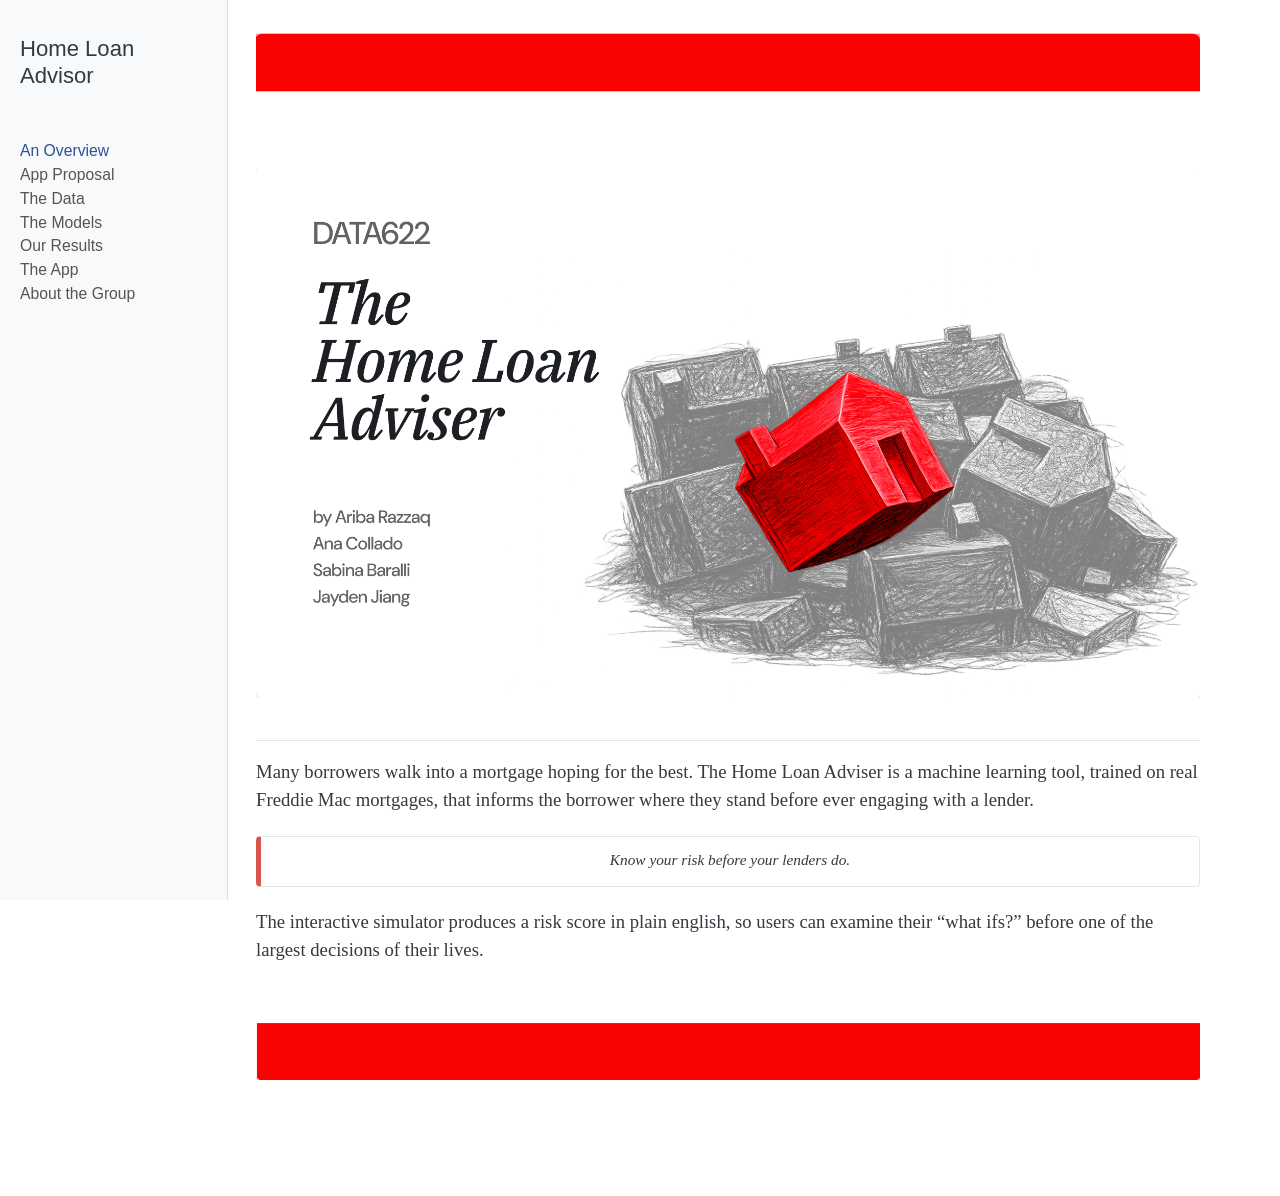
==== docs/index.html @ ad35109b "Banner Mods and Data Page edit" ====
<!DOCTYPE html>
<html xmlns="http://www.w3.org/1999/xhtml" lang="en" xml:lang="en"><head>

<meta charset="utf-8">
<meta name="generator" content="quarto-1.5.57">

<meta name="viewport" content="width=device-width, initial-scale=1.0, user-scalable=yes">


<title>Home Loan Advisor</title>
<style>
code{white-space: pre-wrap;}
span.smallcaps{font-variant: small-caps;}
div.columns{display: flex; gap: min(4vw, 1.5em);}
div.column{flex: auto; overflow-x: auto;}
div.hanging-indent{margin-left: 1.5em; text-indent: -1.5em;}
ul.task-list{list-style: none;}
ul.task-list li input[type="checkbox"] {
  width: 0.8em;
  margin: 0 0.8em 0.2em -1em; /* quarto-specific, see https://github.com/quarto-dev/quarto-cli/issues/4556 */ 
  vertical-align: middle;
}
</style>


<script src="site_libs/quarto-nav/quarto-nav.js"></script>
<script src="site_libs/quarto-nav/headroom.min.js"></script>
<script src="site_libs/clipboard/clipboard.min.js"></script>
<script src="site_libs/quarto-search/autocomplete.umd.js"></script>
<script src="site_libs/quarto-search/fuse.min.js"></script>
<script src="site_libs/quarto-search/quarto-search.js"></script>
<meta name="quarto:offset" content="./">
<script src="site_libs/quarto-html/quarto.js"></script>
<script src="site_libs/quarto-html/popper.min.js"></script>
<script src="site_libs/quarto-html/tippy.umd.min.js"></script>
<script src="site_libs/quarto-html/anchor.min.js"></script>
<link href="site_libs/quarto-html/tippy.css" rel="stylesheet">
<link href="site_libs/quarto-html/quarto-syntax-highlighting.css" rel="stylesheet" id="quarto-text-highlighting-styles">
<script src="site_libs/bootstrap/bootstrap.min.js"></script>
<link href="site_libs/bootstrap/bootstrap-icons.css" rel="stylesheet">
<link href="site_libs/bootstrap/bootstrap.min.css" rel="stylesheet" id="quarto-bootstrap" data-mode="light">
<script id="quarto-search-options" type="application/json">{
  "location": "sidebar",
  "copy-button": false,
  "collapse-after": 3,
  "panel-placement": "start",
  "type": "textbox",
  "limit": 50,
  "keyboard-shortcut": [
    "f",
    "/",
    "s"
  ],
  "show-item-context": false,
  "language": {
    "search-no-results-text": "No results",
    "search-matching-documents-text": "matching documents",
    "search-copy-link-title": "Copy link to search",
    "search-hide-matches-text": "Hide additional matches",
    "search-more-match-text": "more match in this document",
    "search-more-matches-text": "more matches in this document",
    "search-clear-button-title": "Clear",
    "search-text-placeholder": "",
    "search-detached-cancel-button-title": "Cancel",
    "search-submit-button-title": "Submit",
    "search-label": "Search"
  }
}</script>


</head>

<body class="nav-sidebar docked fullcontent">

<div id="quarto-search-results"></div>
  <header id="quarto-header" class="headroom fixed-top">
  <nav class="quarto-secondary-nav">
    <div class="container-fluid d-flex">
      <button type="button" class="quarto-btn-toggle btn" data-bs-toggle="collapse" role="button" data-bs-target=".quarto-sidebar-collapse-item" aria-controls="quarto-sidebar" aria-expanded="false" aria-label="Toggle sidebar navigation" onclick="if (window.quartoToggleHeadroom) { window.quartoToggleHeadroom(); }">
        <i class="bi bi-layout-text-sidebar-reverse"></i>
      </button>
        <nav class="quarto-page-breadcrumbs" aria-label="breadcrumb"><ol class="breadcrumb"><li class="breadcrumb-item"><a href="./index.html">An Overview</a></li></ol></nav>
        <a class="flex-grow-1" role="navigation" data-bs-toggle="collapse" data-bs-target=".quarto-sidebar-collapse-item" aria-controls="quarto-sidebar" aria-expanded="false" aria-label="Toggle sidebar navigation" onclick="if (window.quartoToggleHeadroom) { window.quartoToggleHeadroom(); }">      
        </a>
      <button type="button" class="btn quarto-search-button" aria-label="Search" onclick="window.quartoOpenSearch();">
        <i class="bi bi-search"></i>
      </button>
    </div>
  </nav>
</header>
<!-- content -->
<div id="quarto-content" class="quarto-container page-columns page-rows-contents page-layout-article">
<!-- sidebar -->
  <nav id="quarto-sidebar" class="sidebar collapse collapse-horizontal quarto-sidebar-collapse-item sidebar-navigation docked overflow-auto">
    <div class="pt-lg-2 mt-2 text-left sidebar-header">
    <div class="sidebar-title mb-0 py-0">
      <a href="./">Home Loan Advisor</a> 
    </div>
      </div>
        <div class="mt-2 flex-shrink-0 align-items-center">
        <div class="sidebar-search">
        <div id="quarto-search" class="" title="Search"></div>
        </div>
        </div>
    <div class="sidebar-menu-container"> 
    <ul class="list-unstyled mt-1">
        <li class="sidebar-item">
  <div class="sidebar-item-container"> 
  <a href="./index.html" class="sidebar-item-text sidebar-link active">
 <span class="menu-text">An Overview</span></a>
  </div>
</li>
        <li class="sidebar-item">
  <div class="sidebar-item-container"> 
  <a href="./proposal.html" class="sidebar-item-text sidebar-link">
 <span class="menu-text">App Proposal</span></a>
  </div>
</li>
        <li class="sidebar-item">
  <div class="sidebar-item-container"> 
  <a href="./data.html" class="sidebar-item-text sidebar-link">
 <span class="menu-text">The Data</span></a>
  </div>
</li>
        <li class="sidebar-item">
  <div class="sidebar-item-container"> 
  <a href="./models.html" class="sidebar-item-text sidebar-link">
 <span class="menu-text">The Models</span></a>
  </div>
</li>
        <li class="sidebar-item">
  <div class="sidebar-item-container"> 
  <a href="./results.html" class="sidebar-item-text sidebar-link">
 <span class="menu-text">Our Results</span></a>
  </div>
</li>
        <li class="sidebar-item">
  <div class="sidebar-item-container"> 
  <a href="./app.html" class="sidebar-item-text sidebar-link">
 <span class="menu-text">The App</span></a>
  </div>
</li>
        <li class="sidebar-item">
  <div class="sidebar-item-container"> 
  <a href="./about.html" class="sidebar-item-text sidebar-link">
 <span class="menu-text">About the Group</span></a>
  </div>
</li>
    </ul>
    </div>
</nav>
<div id="quarto-sidebar-glass" class="quarto-sidebar-collapse-item" data-bs-toggle="collapse" data-bs-target=".quarto-sidebar-collapse-item"></div>
<!-- margin-sidebar -->
    
<!-- main -->
<main class="content" id="quarto-document-content">




<div class="quarto-figure quarto-figure-center">
<figure class="figure">
<p><img src="images/top-border.png" class="img-fluid quarto-figure quarto-figure-center figure-img"></p>
</figure>
</div>
<section id="section" class="level2">
<h2 class="anchored" data-anchor-id="section"><img src="images/DATA622-HomeLoanAdvisor-Cover-01.png" class="img-fluid"></h2>
<p>Many borrowers walk into a mortgage hoping for the best. The Home Loan Adviser is a machine learning tool, trained on real Freddie Mac mortgages, that informs the borrower where they stand before ever engaging with a lender.</p>
<div class="callout callout-style-simple callout-important no-icon" style="text-align: center;">
<div class="callout-body d-flex">
<div class="callout-icon-container">
<i class="callout-icon no-icon"></i>
</div>
<div class="callout-body-container">
<p><em>Know your risk before your lenders do.</em></p>
</div>
</div>
</div>
<p>The interactive simulator produces a risk score in plain english, so users can examine their “what ifs?” before one of the largest decisions of their lives.</p>
<div class="quarto-figure quarto-figure-center">
<figure class="figure">
<p><img src="images/bottom-border.png" class="img-fluid quarto-figure quarto-figure-center figure-img"></p>
</figure>
</div>


</section>

</main> <!-- /main -->
<script id="quarto-html-after-body" type="application/javascript">
window.document.addEventListener("DOMContentLoaded", function (event) {
  const toggleBodyColorMode = (bsSheetEl) => {
    const mode = bsSheetEl.getAttribute("data-mode");
    const bodyEl = window.document.querySelector("body");
    if (mode === "dark") {
      bodyEl.classList.add("quarto-dark");
      bodyEl.classList.remove("quarto-light");
    } else {
      bodyEl.classList.add("quarto-light");
      bodyEl.classList.remove("quarto-dark");
    }
  }
  const toggleBodyColorPrimary = () => {
    const bsSheetEl = window.document.querySelector("link#quarto-bootstrap");
    if (bsSheetEl) {
      toggleBodyColorMode(bsSheetEl);
    }
  }
  toggleBodyColorPrimary();  
  const icon = "";
  const anchorJS = new window.AnchorJS();
  anchorJS.options = {
    placement: 'right',
    icon: icon
  };
  anchorJS.add('.anchored');
  const isCodeAnnotation = (el) => {
    for (const clz of el.classList) {
      if (clz.startsWith('code-annotation-')) {                     
        return true;
      }
    }
    return false;
  }
  const onCopySuccess = function(e) {
    // button target
    const button = e.trigger;
    // don't keep focus
    button.blur();
    // flash "checked"
    button.classList.add('code-copy-button-checked');
    var currentTitle = button.getAttribute("title");
    button.setAttribute("title", "Copied!");
    let tooltip;
    if (window.bootstrap) {
      button.setAttribute("data-bs-toggle", "tooltip");
      button.setAttribute("data-bs-placement", "left");
      button.setAttribute("data-bs-title", "Copied!");
      tooltip = new bootstrap.Tooltip(button, 
        { trigger: "manual", 
          customClass: "code-copy-button-tooltip",
          offset: [0, -8]});
      tooltip.show();    
    }
    setTimeout(function() {
      if (tooltip) {
        tooltip.hide();
        button.removeAttribute("data-bs-title");
        button.removeAttribute("data-bs-toggle");
        button.removeAttribute("data-bs-placement");
      }
      button.setAttribute("title", currentTitle);
      button.classList.remove('code-copy-button-checked');
    }, 1000);
    // clear code selection
    e.clearSelection();
  }
  const getTextToCopy = function(trigger) {
      const codeEl = trigger.previousElementSibling.cloneNode(true);
      for (const childEl of codeEl.children) {
        if (isCodeAnnotation(childEl)) {
          childEl.remove();
        }
      }
      return codeEl.innerText;
  }
  const clipboard = new window.ClipboardJS('.code-copy-button:not([data-in-quarto-modal])', {
    text: getTextToCopy
  });
  clipboard.on('success', onCopySuccess);
  if (window.document.getElementById('quarto-embedded-source-code-modal')) {
    // For code content inside modals, clipBoardJS needs to be initialized with a container option
    // TODO: Check when it could be a function (https://github.com/zenorocha/clipboard.js/issues/860)
    const clipboardModal = new window.ClipboardJS('.code-copy-button[data-in-quarto-modal]', {
      text: getTextToCopy,
      container: window.document.getElementById('quarto-embedded-source-code-modal')
    });
    clipboardModal.on('success', onCopySuccess);
  }
    var localhostRegex = new RegExp(/^(?:http|https):\/\/localhost\:?[0-9]*\//);
    var mailtoRegex = new RegExp(/^mailto:/);
      var filterRegex = new RegExp('/' + window.location.host + '/');
    var isInternal = (href) => {
        return filterRegex.test(href) || localhostRegex.test(href) || mailtoRegex.test(href);
    }
    // Inspect non-navigation links and adorn them if external
 	var links = window.document.querySelectorAll('a[href]:not(.nav-link):not(.navbar-brand):not(.toc-action):not(.sidebar-link):not(.sidebar-item-toggle):not(.pagination-link):not(.no-external):not([aria-hidden]):not(.dropdown-item):not(.quarto-navigation-tool):not(.about-link)');
    for (var i=0; i<links.length; i++) {
      const link = links[i];
      if (!isInternal(link.href)) {
        // undo the damage that might have been done by quarto-nav.js in the case of
        // links that we want to consider external
        if (link.dataset.originalHref !== undefined) {
          link.href = link.dataset.originalHref;
        }
      }
    }
  function tippyHover(el, contentFn, onTriggerFn, onUntriggerFn) {
    const config = {
      allowHTML: true,
      maxWidth: 500,
      delay: 100,
      arrow: false,
      appendTo: function(el) {
          return el.parentElement;
      },
      interactive: true,
      interactiveBorder: 10,
      theme: 'quarto',
      placement: 'bottom-start',
    };
    if (contentFn) {
      config.content = contentFn;
    }
    if (onTriggerFn) {
      config.onTrigger = onTriggerFn;
    }
    if (onUntriggerFn) {
      config.onUntrigger = onUntriggerFn;
    }
    window.tippy(el, config); 
  }
  const noterefs = window.document.querySelectorAll('a[role="doc-noteref"]');
  for (var i=0; i<noterefs.length; i++) {
    const ref = noterefs[i];
    tippyHover(ref, function() {
      // use id or data attribute instead here
      let href = ref.getAttribute('data-footnote-href') || ref.getAttribute('href');
      try { href = new URL(href).hash; } catch {}
      const id = href.replace(/^#\/?/, "");
      const note = window.document.getElementById(id);
      if (note) {
        return note.innerHTML;
      } else {
        return "";
      }
    });
  }
  const xrefs = window.document.querySelectorAll('a.quarto-xref');
  const processXRef = (id, note) => {
    // Strip column container classes
    const stripColumnClz = (el) => {
      el.classList.remove("page-full", "page-columns");
      if (el.children) {
        for (const child of el.children) {
          stripColumnClz(child);
        }
      }
    }
    stripColumnClz(note)
    if (id === null || id.startsWith('sec-')) {
      // Special case sections, only their first couple elements
      const container = document.createElement("div");
      if (note.children && note.children.length > 2) {
        container.appendChild(note.children[0].cloneNode(true));
        for (let i = 1; i < note.children.length; i++) {
          const child = note.children[i];
          if (child.tagName === "P" && child.innerText === "") {
            continue;
          } else {
            container.appendChild(child.cloneNode(true));
            break;
          }
        }
        if (window.Quarto?.typesetMath) {
          window.Quarto.typesetMath(container);
        }
        return container.innerHTML
      } else {
        if (window.Quarto?.typesetMath) {
          window.Quarto.typesetMath(note);
        }
        return note.innerHTML;
      }
    } else {
      // Remove any anchor links if they are present
      const anchorLink = note.querySelector('a.anchorjs-link');
      if (anchorLink) {
        anchorLink.remove();
      }
      if (window.Quarto?.typesetMath) {
        window.Quarto.typesetMath(note);
      }
      // TODO in 1.5, we should make sure this works without a callout special case
      if (note.classList.contains("callout")) {
        return note.outerHTML;
      } else {
        return note.innerHTML;
      }
    }
  }
  for (var i=0; i<xrefs.length; i++) {
    const xref = xrefs[i];
    tippyHover(xref, undefined, function(instance) {
      instance.disable();
      let url = xref.getAttribute('href');
      let hash = undefined; 
      if (url.startsWith('#')) {
        hash = url;
      } else {
        try { hash = new URL(url).hash; } catch {}
      }
      if (hash) {
        const id = hash.replace(/^#\/?/, "");
        const note = window.document.getElementById(id);
        if (note !== null) {
          try {
            const html = processXRef(id, note.cloneNode(true));
            instance.setContent(html);
          } finally {
            instance.enable();
            instance.show();
          }
        } else {
          // See if we can fetch this
          fetch(url.split('#')[0])
          .then(res => res.text())
          .then(html => {
            const parser = new DOMParser();
            const htmlDoc = parser.parseFromString(html, "text/html");
            const note = htmlDoc.getElementById(id);
            if (note !== null) {
              const html = processXRef(id, note);
              instance.setContent(html);
            } 
          }).finally(() => {
            instance.enable();
            instance.show();
          });
        }
      } else {
        // See if we can fetch a full url (with no hash to target)
        // This is a special case and we should probably do some content thinning / targeting
        fetch(url)
        .then(res => res.text())
        .then(html => {
          const parser = new DOMParser();
          const htmlDoc = parser.parseFromString(html, "text/html");
          const note = htmlDoc.querySelector('main.content');
          if (note !== null) {
            // This should only happen for chapter cross references
            // (since there is no id in the URL)
            // remove the first header
            if (note.children.length > 0 && note.children[0].tagName === "HEADER") {
              note.children[0].remove();
            }
            const html = processXRef(null, note);
            instance.setContent(html);
          } 
        }).finally(() => {
          instance.enable();
          instance.show();
        });
      }
    }, function(instance) {
    });
  }
      let selectedAnnoteEl;
      const selectorForAnnotation = ( cell, annotation) => {
        let cellAttr = 'data-code-cell="' + cell + '"';
        let lineAttr = 'data-code-annotation="' +  annotation + '"';
        const selector = 'span[' + cellAttr + '][' + lineAttr + ']';
        return selector;
      }
      const selectCodeLines = (annoteEl) => {
        const doc = window.document;
        const targetCell = annoteEl.getAttribute("data-target-cell");
        const targetAnnotation = annoteEl.getAttribute("data-target-annotation");
        const annoteSpan = window.document.querySelector(selectorForAnnotation(targetCell, targetAnnotation));
        const lines = annoteSpan.getAttribute("data-code-lines").split(",");
        const lineIds = lines.map((line) => {
          return targetCell + "-" + line;
        })
        let top = null;
        let height = null;
        let parent = null;
        if (lineIds.length > 0) {
            //compute the position of the single el (top and bottom and make a div)
            const el = window.document.getElementById(lineIds[0]);
            top = el.offsetTop;
            height = el.offsetHeight;
            parent = el.parentElement.parentElement;
          if (lineIds.length > 1) {
            const lastEl = window.document.getElementById(lineIds[lineIds.length - 1]);
            const bottom = lastEl.offsetTop + lastEl.offsetHeight;
            height = bottom - top;
          }
          if (top !== null && height !== null && parent !== null) {
            // cook up a div (if necessary) and position it 
            let div = window.document.getElementById("code-annotation-line-highlight");
            if (div === null) {
              div = window.document.createElement("div");
              div.setAttribute("id", "code-annotation-line-highlight");
              div.style.position = 'absolute';
              parent.appendChild(div);
            }
            div.style.top = top - 2 + "px";
            div.style.height = height + 4 + "px";
            div.style.left = 0;
            let gutterDiv = window.document.getElementById("code-annotation-line-highlight-gutter");
            if (gutterDiv === null) {
              gutterDiv = window.document.createElement("div");
              gutterDiv.setAttribute("id", "code-annotation-line-highlight-gutter");
              gutterDiv.style.position = 'absolute';
              const codeCell = window.document.getElementById(targetCell);
              const gutter = codeCell.querySelector('.code-annotation-gutter');
              gutter.appendChild(gutterDiv);
            }
            gutterDiv.style.top = top - 2 + "px";
            gutterDiv.style.height = height + 4 + "px";
          }
          selectedAnnoteEl = annoteEl;
        }
      };
      const unselectCodeLines = () => {
        const elementsIds = ["code-annotation-line-highlight", "code-annotation-line-highlight-gutter"];
        elementsIds.forEach((elId) => {
          const div = window.document.getElementById(elId);
          if (div) {
            div.remove();
          }
        });
        selectedAnnoteEl = undefined;
      };
        // Handle positioning of the toggle
    window.addEventListener(
      "resize",
      throttle(() => {
        elRect = undefined;
        if (selectedAnnoteEl) {
          selectCodeLines(selectedAnnoteEl);
        }
      }, 10)
    );
    function throttle(fn, ms) {
    let throttle = false;
    let timer;
      return (...args) => {
        if(!throttle) { // first call gets through
            fn.apply(this, args);
            throttle = true;
        } else { // all the others get throttled
            if(timer) clearTimeout(timer); // cancel #2
            timer = setTimeout(() => {
              fn.apply(this, args);
              timer = throttle = false;
            }, ms);
        }
      };
    }
      // Attach click handler to the DT
      const annoteDls = window.document.querySelectorAll('dt[data-target-cell]');
      for (const annoteDlNode of annoteDls) {
        annoteDlNode.addEventListener('click', (event) => {
          const clickedEl = event.target;
          if (clickedEl !== selectedAnnoteEl) {
            unselectCodeLines();
            const activeEl = window.document.querySelector('dt[data-target-cell].code-annotation-active');
            if (activeEl) {
              activeEl.classList.remove('code-annotation-active');
            }
            selectCodeLines(clickedEl);
            clickedEl.classList.add('code-annotation-active');
          } else {
            // Unselect the line
            unselectCodeLines();
            clickedEl.classList.remove('code-annotation-active');
          }
        });
      }
  const findCites = (el) => {
    const parentEl = el.parentElement;
    if (parentEl) {
      const cites = parentEl.dataset.cites;
      if (cites) {
        return {
          el,
          cites: cites.split(' ')
        };
      } else {
        return findCites(el.parentElement)
      }
    } else {
      return undefined;
    }
  };
  var bibliorefs = window.document.querySelectorAll('a[role="doc-biblioref"]');
  for (var i=0; i<bibliorefs.length; i++) {
    const ref = bibliorefs[i];
    const citeInfo = findCites(ref);
    if (citeInfo) {
      tippyHover(citeInfo.el, function() {
        var popup = window.document.createElement('div');
        citeInfo.cites.forEach(function(cite) {
          var citeDiv = window.document.createElement('div');
          citeDiv.classList.add('hanging-indent');
          citeDiv.classList.add('csl-entry');
          var biblioDiv = window.document.getElementById('ref-' + cite);
          if (biblioDiv) {
            citeDiv.innerHTML = biblioDiv.innerHTML;
          }
          popup.appendChild(citeDiv);
        });
        return popup.innerHTML;
      });
    }
  }
});
</script>
</div> <!-- /content -->




</body></html>
---- docs/site_libs/quarto-html/tippy.css ----
.tippy-box[data-animation=fade][data-state=hidden]{opacity:0}[data-tippy-root]{max-width:calc(100vw - 10px)}.tippy-box{position:relative;background-color:#333;color:#fff;border-radius:4px;font-size:14px;line-height:1.4;white-space:normal;outline:0;transition-property:transform,visibility,opacity}.tippy-box[data-placement^=top]>.tippy-arrow{bottom:0}.tippy-box[data-placement^=top]>.tippy-arrow:before{bottom:-7px;left:0;border-width:8px 8px 0;border-top-color:initial;transform-origin:center top}.tippy-box[data-placement^=bottom]>.tippy-arrow{top:0}.tippy-box[data-placement^=bottom]>.tippy-arrow:before{top:-7px;left:0;border-width:0 8px 8px;border-bottom-color:initial;transform-origin:center bottom}.tippy-box[data-placement^=left]>.tippy-arrow{right:0}.tippy-box[data-placement^=left]>.tippy-arrow:before{border-width:8px 0 8px 8px;border-left-color:initial;right:-7px;transform-origin:center left}.tippy-box[data-placement^=right]>.tippy-arrow{left:0}.tippy-box[data-placement^=right]>.tippy-arrow:before{left:-7px;border-width:8px 8px 8px 0;border-right-color:initial;transform-origin:center right}.tippy-box[data-inertia][data-state=visible]{transition-timing-function:cubic-bezier(.54,1.5,.38,1.11)}.tippy-arrow{width:16px;height:16px;color:#333}.tippy-arrow:before{content:"";position:absolute;border-color:transparent;border-style:solid}.tippy-content{position:relative;padding:5px 9px;z-index:1}
---- docs/site_libs/quarto-html/quarto-syntax-highlighting.css ----
/* quarto syntax highlight colors */
:root {
  --quarto-hl-ot-color: #003B4F;
  --quarto-hl-at-color: #657422;
  --quarto-hl-ss-color: #20794D;
  --quarto-hl-an-color: #5E5E5E;
  --quarto-hl-fu-color: #4758AB;
  --quarto-hl-st-color: #20794D;
  --quarto-hl-cf-color: #003B4F;
  --quarto-hl-op-color: #5E5E5E;
  --quarto-hl-er-color: #AD0000;
  --quarto-hl-bn-color: #AD0000;
  --quarto-hl-al-color: #AD0000;
  --quarto-hl-va-color: #111111;
  --quarto-hl-bu-color: inherit;
  --quarto-hl-ex-color: inherit;
  --quarto-hl-pp-color: #AD0000;
  --quarto-hl-in-color: #5E5E5E;
  --quarto-hl-vs-color: #20794D;
  --quarto-hl-wa-color: #5E5E5E;
  --quarto-hl-do-color: #5E5E5E;
  --quarto-hl-im-color: #00769E;
  --quarto-hl-ch-color: #20794D;
  --quarto-hl-dt-color: #AD0000;
  --quarto-hl-fl-color: #AD0000;
  --quarto-hl-co-color: #5E5E5E;
  --quarto-hl-cv-color: #5E5E5E;
  --quarto-hl-cn-color: #8f5902;
  --quarto-hl-sc-color: #5E5E5E;
  --quarto-hl-dv-color: #AD0000;
  --quarto-hl-kw-color: #003B4F;
}

/* other quarto variables */
:root {
  --quarto-font-monospace: SFMono-Regular, Menlo, Monaco, Consolas, "Liberation Mono", "Courier New", monospace;
}

pre > code.sourceCode > span {
  color: #003B4F;
}

code span {
  color: #003B4F;
}

code.sourceCode > span {
  color: #003B4F;
}

div.sourceCode,
div.sourceCode pre.sourceCode {
  color: #003B4F;
}

code span.ot {
  color: #003B4F;
  font-style: inherit;
}

code span.at {
  color: #657422;
  font-style: inherit;
}

code span.ss {
  color: #20794D;
  font-style: inherit;
}

code span.an {
  color: #5E5E5E;
  font-style: inherit;
}

code span.fu {
  color: #4758AB;
  font-style: inherit;
}

code span.st {
  color: #20794D;
  font-style: inherit;
}

code span.cf {
  color: #003B4F;
  font-weight: bold;
  font-style: inherit;
}

code span.op {
  color: #5E5E5E;
  font-style: inherit;
}

code span.er {
  color: #AD0000;
  font-style: inherit;
}

code span.bn {
  color: #AD0000;
  font-style: inherit;
}

code span.al {
  color: #AD0000;
  font-style: inherit;
}

code span.va {
  color: #111111;
  font-style: inherit;
}

code span.bu {
  font-style: inherit;
}

code span.ex {
  font-style: inherit;
}

code span.pp {
  color: #AD0000;
  font-style: inherit;
}

code span.in {
  color: #5E5E5E;
  font-style: inherit;
}

code span.vs {
  color: #20794D;
  font-style: inherit;
}

code span.wa {
  color: #5E5E5E;
  font-style: italic;
}

code span.do {
  color: #5E5E5E;
  font-style: italic;
}

code span.im {
  color: #00769E;
  font-style: inherit;
}

code span.ch {
  color: #20794D;
  font-style: inherit;
}

code span.dt {
  color: #AD0000;
  font-style: inherit;
}

code span.fl {
  color: #AD0000;
  font-style: inherit;
}

code span.co {
  color: #5E5E5E;
  font-style: inherit;
}

code span.cv {
  color: #5E5E5E;
  font-style: italic;
}

code span.cn {
  color: #8f5902;
  font-style: inherit;
}

code span.sc {
  color: #5E5E5E;
  font-style: inherit;
}

code span.dv {
  color: #AD0000;
  font-style: inherit;
}

code span.kw {
  color: #003B4F;
  font-weight: bold;
  font-style: inherit;
}

.prevent-inlining {
  content: "</";
}

/*# sourceMappingURL=debc5d5d77c3f9108843748ff7464032.css.map */
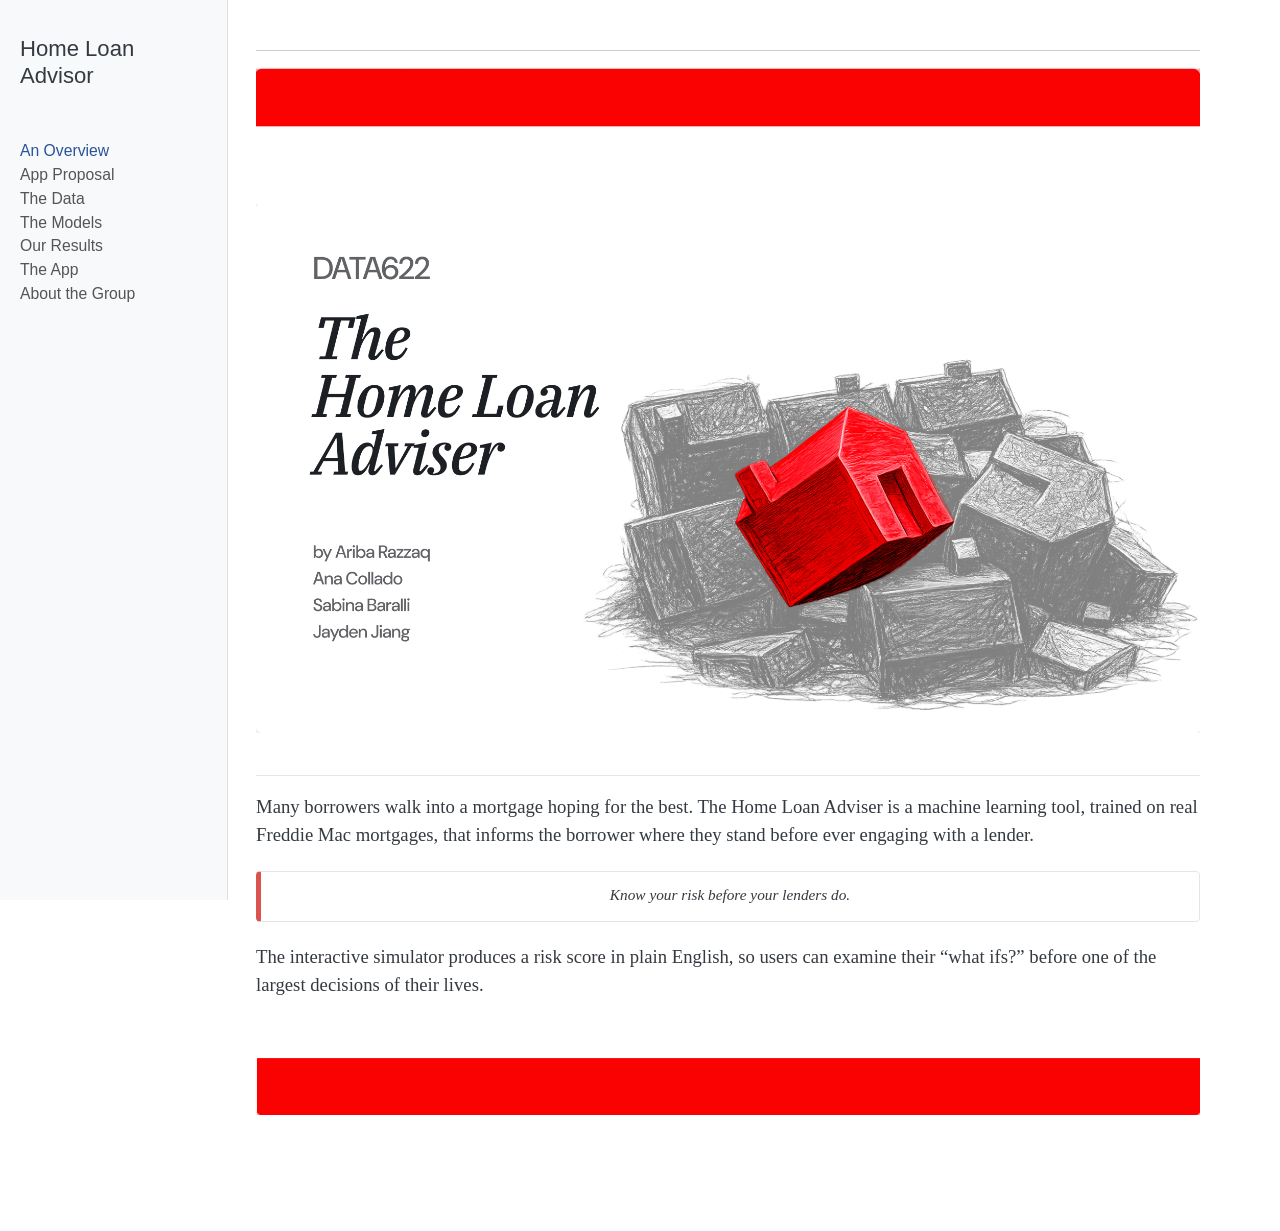
==== commit 37e6486e: "yaml edit" ====
--- a/docs/index.html
+++ b/docs/index.html
@@ -158,6 +158,7 @@
 
 
 
+<hr>
 <div class="quarto-figure quarto-figure-center">
 <figure class="figure">
 <p><img src="images/top-border.png" class="img-fluid quarto-figure quarto-figure-center figure-img"></p>
@@ -176,7 +177,7 @@
 </div>
 </div>
 </div>
-<p>The interactive simulator produces a risk score in plain english, so users can examine their “what ifs?” before one of the largest decisions of their lives.</p>
+<p>The interactive simulator produces a risk score in plain English, so users can examine their “what ifs?” before one of the largest decisions of their lives.</p>
 <div class="quarto-figure quarto-figure-center">
 <figure class="figure">
 <p><img src="images/bottom-border.png" class="img-fluid quarto-figure quarto-figure-center figure-img"></p>
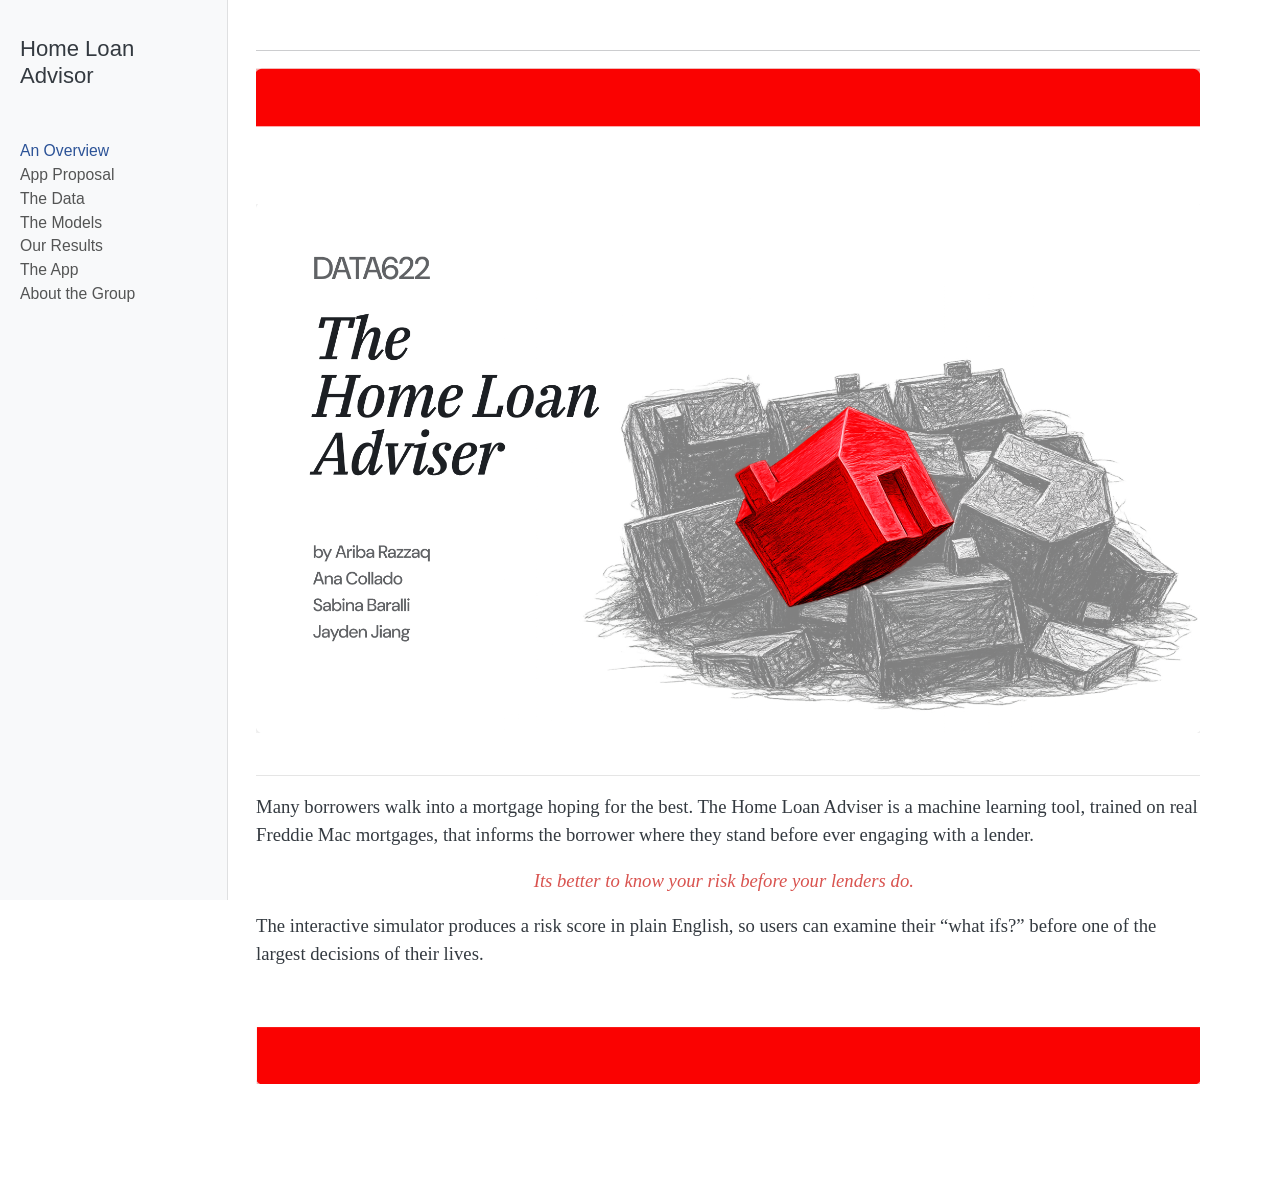
==== commit bf6668e8: "styling About page" ====
--- a/docs/index.html
+++ b/docs/index.html
@@ -167,15 +167,8 @@
 <section id="section" class="level2">
 <h2 class="anchored" data-anchor-id="section"><img src="images/DATA622-HomeLoanAdvisor-Cover-01.png" class="img-fluid"></h2>
 <p>Many borrowers walk into a mortgage hoping for the best. The Home Loan Adviser is a machine learning tool, trained on real Freddie Mac mortgages, that informs the borrower where they stand before ever engaging with a lender.</p>
-<div class="callout callout-style-simple callout-important no-icon" style="text-align: center;">
-<div class="callout-body d-flex">
-<div class="callout-icon-container">
-<i class="callout-icon no-icon"></i>
-</div>
-<div class="callout-body-container">
-<p><em>Know your risk before your lenders do.</em></p>
-</div>
-</div>
+<div class="text-center blockquote text-danger">
+<p><em>Its better to know your risk before your lenders do.</em></p>
 </div>
 <p>The interactive simulator produces a risk score in plain English, so users can examine their “what ifs?” before one of the largest decisions of their lives.</p>
 <div class="quarto-figure quarto-figure-center">
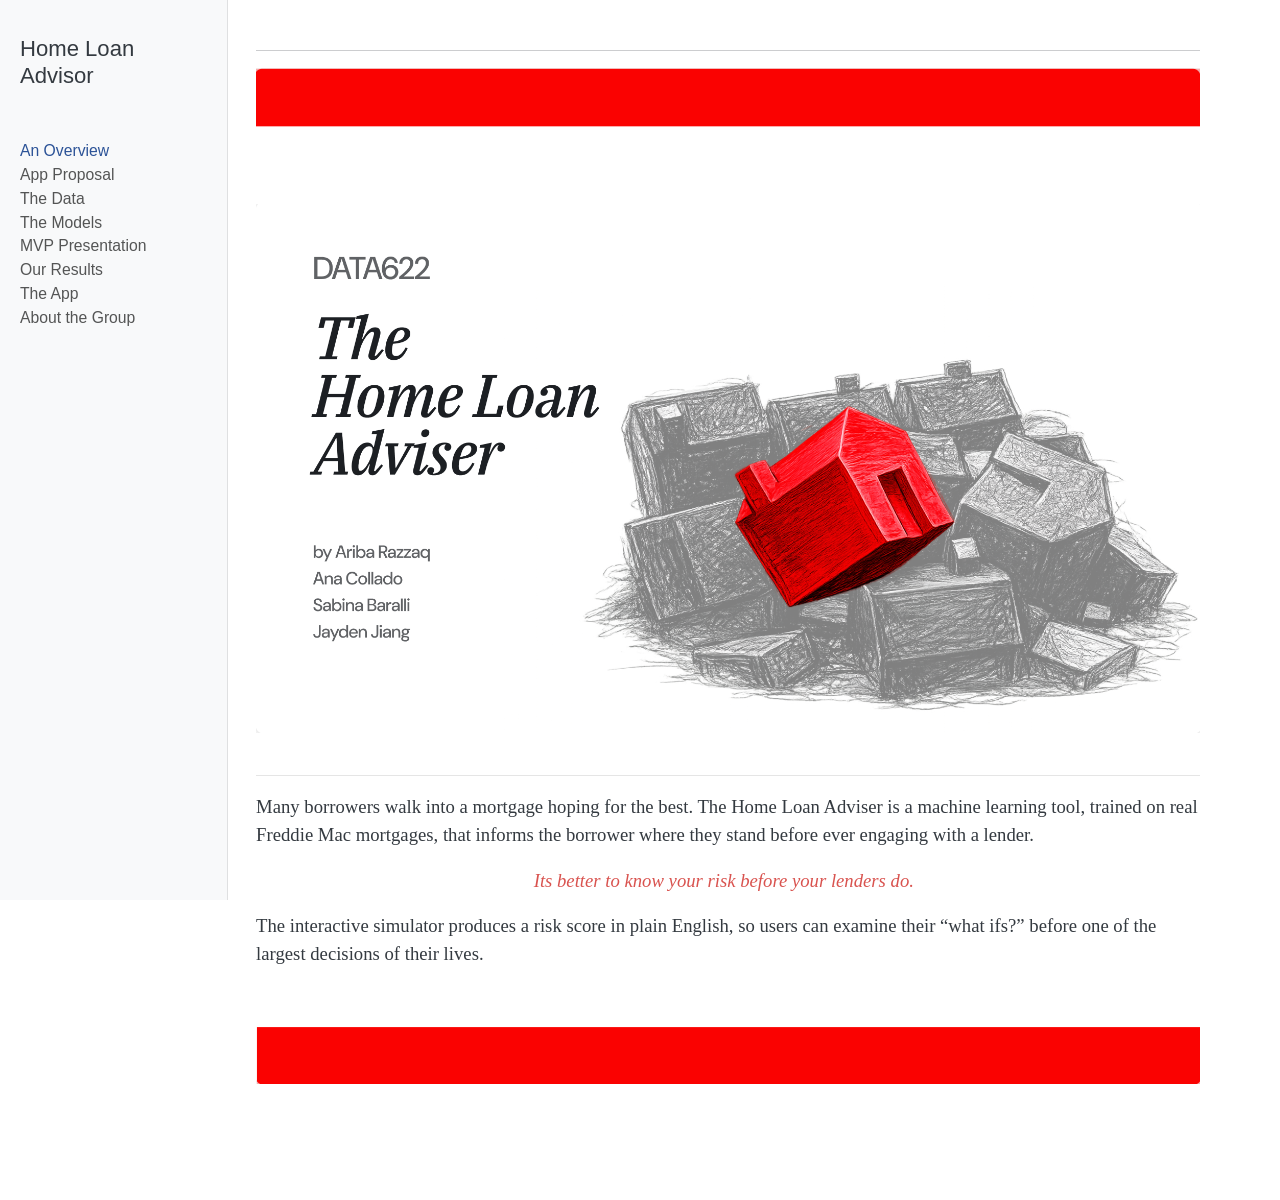
==== commit 2ba7669d: "flask app prep, mvp presentation, models edit" ====
--- a/docs/index.html
+++ b/docs/index.html
@@ -131,6 +131,12 @@
         <li class="sidebar-item">
   <div class="sidebar-item-container"> 
   <a href="./results.html" class="sidebar-item-text sidebar-link">
+ <span class="menu-text">MVP Presentation</span></a>
+  </div>
+</li>
+        <li class="sidebar-item">
+  <div class="sidebar-item-container"> 
+  <a href="./mvp-presentation.html" class="sidebar-item-text sidebar-link">
  <span class="menu-text">Our Results</span></a>
   </div>
 </li>
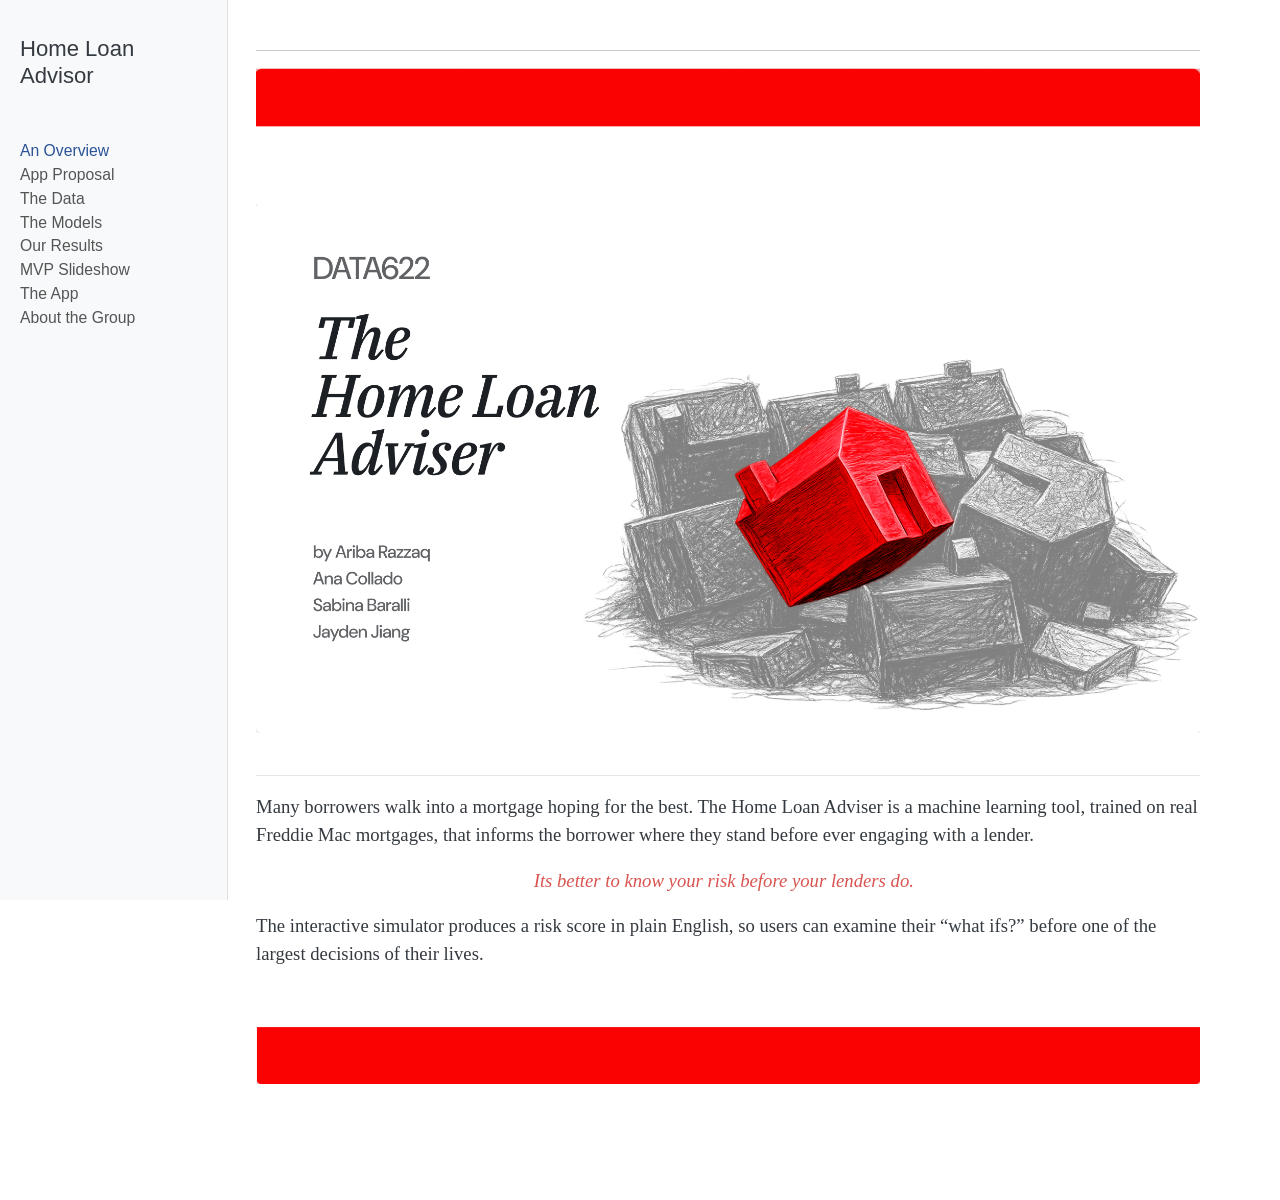
==== commit 1b80acca: "." ====
--- a/docs/index.html
+++ b/docs/index.html
@@ -131,13 +131,13 @@
         <li class="sidebar-item">
   <div class="sidebar-item-container"> 
   <a href="./results.html" class="sidebar-item-text sidebar-link">
- <span class="menu-text">MVP Presentation</span></a>
+ <span class="menu-text">Our Results</span></a>
   </div>
 </li>
         <li class="sidebar-item">
   <div class="sidebar-item-container"> 
   <a href="./mvp-presentation.html" class="sidebar-item-text sidebar-link">
- <span class="menu-text">Our Results</span></a>
+ <span class="menu-text">MVP Slideshow</span></a>
   </div>
 </li>
         <li class="sidebar-item">
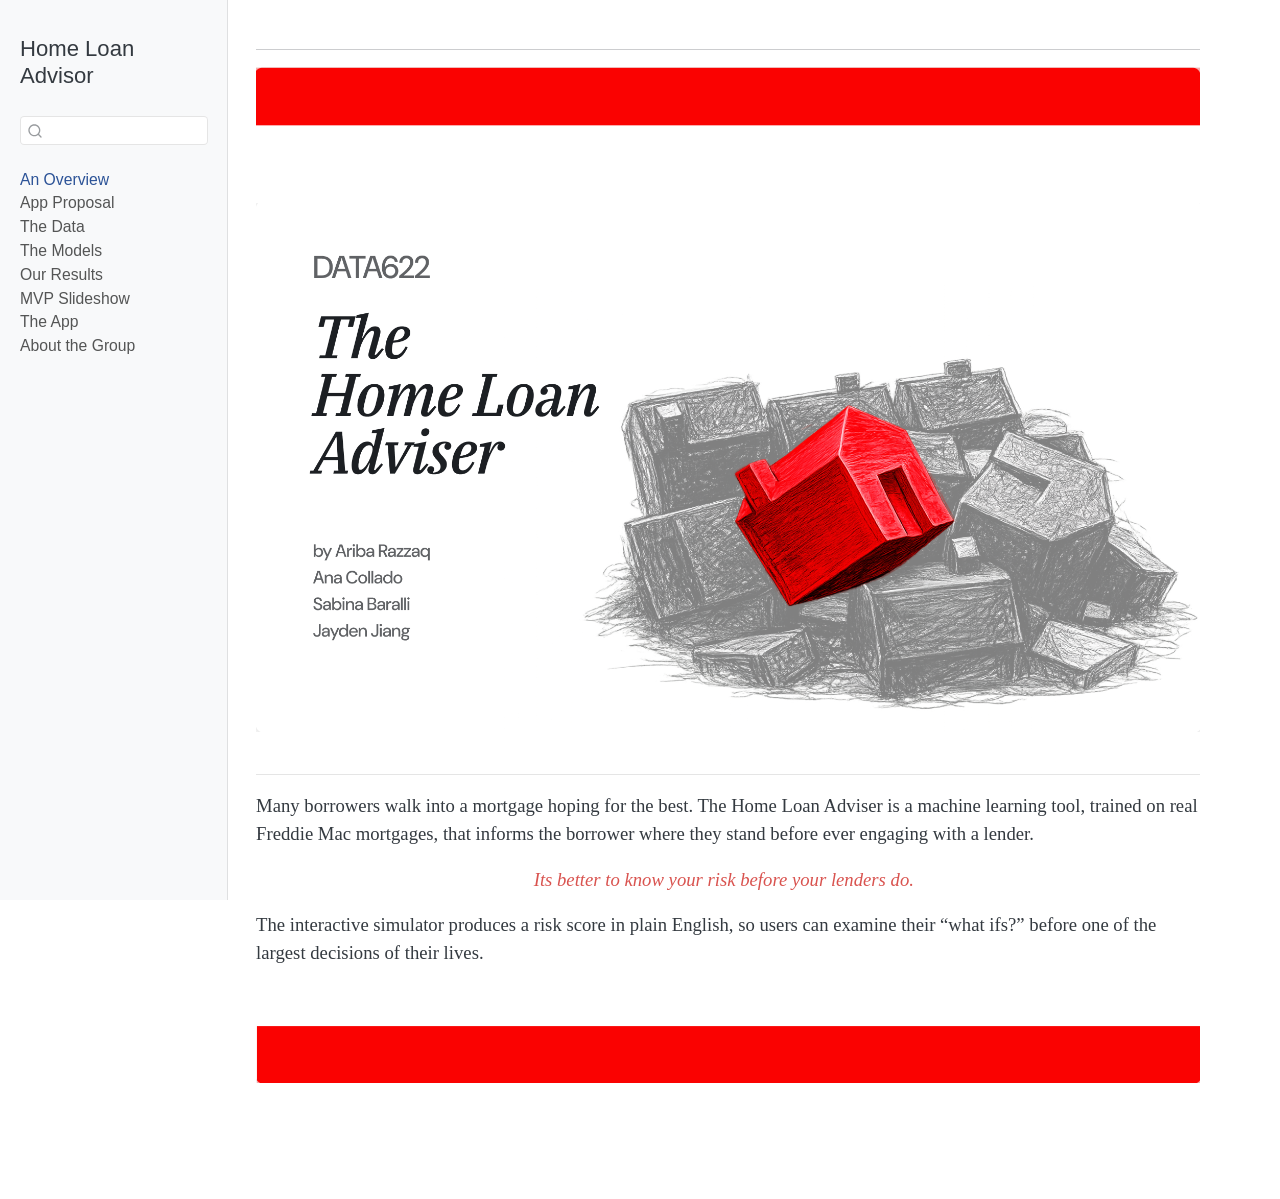
==== commit 972e07f7: "Pre-finalization commit" ====
--- a/docs/index.html
+++ b/docs/index.html
@@ -2,13 +2,16 @@
 <html xmlns="http://www.w3.org/1999/xhtml" lang="en" xml:lang="en"><head>
 
 <meta charset="utf-8">
-<meta name="generator" content="quarto-1.5.57">
+<meta name="generator" content="quarto-1.9.36">
 
 <meta name="viewport" content="width=device-width, initial-scale=1.0, user-scalable=yes">
 
 
 <title>Home Loan Advisor</title>
 <style>
+/* Default styles provided by pandoc.
+** See https://pandoc.org/MANUAL.html#variables-for-html for config info.
+*/
 code{white-space: pre-wrap;}
 span.smallcaps{font-variant: small-caps;}
 div.columns{display: flex; gap: min(4vw, 1.5em);}
@@ -30,15 +33,16 @@
 <script src="site_libs/quarto-search/fuse.min.js"></script>
 <script src="site_libs/quarto-search/quarto-search.js"></script>
 <meta name="quarto:offset" content="./">
-<script src="site_libs/quarto-html/quarto.js"></script>
+<script src="site_libs/quarto-html/quarto.js" type="module"></script>
+<script src="site_libs/quarto-html/tabsets/tabsets.js" type="module"></script>
 <script src="site_libs/quarto-html/popper.min.js"></script>
 <script src="site_libs/quarto-html/tippy.umd.min.js"></script>
 <script src="site_libs/quarto-html/anchor.min.js"></script>
 <link href="site_libs/quarto-html/tippy.css" rel="stylesheet">
-<link href="site_libs/quarto-html/quarto-syntax-highlighting.css" rel="stylesheet" id="quarto-text-highlighting-styles">
+<link href="site_libs/quarto-html/quarto-syntax-highlighting-845c23b38eaddc0f92fda52bfe77a8c8.css" rel="stylesheet" id="quarto-text-highlighting-styles">
 <script src="site_libs/bootstrap/bootstrap.min.js"></script>
 <link href="site_libs/bootstrap/bootstrap-icons.css" rel="stylesheet">
-<link href="site_libs/bootstrap/bootstrap.min.css" rel="stylesheet" id="quarto-bootstrap" data-mode="light">
+<link href="site_libs/bootstrap/bootstrap-d351e7eb4661364988387812d0f9c423.min.css" rel="stylesheet" append-hash="true" id="quarto-bootstrap" data-mode="light">
 <script id="quarto-search-options" type="application/json">{
   "location": "sidebar",
   "copy-button": false,
@@ -70,7 +74,7 @@
 
 </head>
 
-<body class="nav-sidebar docked fullcontent">
+<body class="nav-sidebar docked fullcontent quarto-light">
 
 <div id="quarto-search-results"></div>
   <header id="quarto-header" class="headroom fixed-top">
@@ -159,7 +163,7 @@
 <!-- margin-sidebar -->
     
 <!-- main -->
-<main class="content" id="quarto-document-content">
+<main class="content" id="quarto-document-content"><header id="title-block-header" class="quarto-title-block"></header>
 
 
 
@@ -188,239 +192,243 @@
 
 </main> <!-- /main -->
 <script id="quarto-html-after-body" type="application/javascript">
-window.document.addEventListener("DOMContentLoaded", function (event) {
-  const toggleBodyColorMode = (bsSheetEl) => {
-    const mode = bsSheetEl.getAttribute("data-mode");
-    const bodyEl = window.document.querySelector("body");
-    if (mode === "dark") {
-      bodyEl.classList.add("quarto-dark");
-      bodyEl.classList.remove("quarto-light");
-    } else {
-      bodyEl.classList.add("quarto-light");
-      bodyEl.classList.remove("quarto-dark");
-    }
-  }
-  const toggleBodyColorPrimary = () => {
-    const bsSheetEl = window.document.querySelector("link#quarto-bootstrap");
-    if (bsSheetEl) {
-      toggleBodyColorMode(bsSheetEl);
-    }
-  }
-  toggleBodyColorPrimary();  
-  const icon = "";
-  const anchorJS = new window.AnchorJS();
-  anchorJS.options = {
-    placement: 'right',
-    icon: icon
-  };
-  anchorJS.add('.anchored');
-  const isCodeAnnotation = (el) => {
-    for (const clz of el.classList) {
-      if (clz.startsWith('code-annotation-')) {                     
-        return true;
-      }
-    }
-    return false;
-  }
-  const onCopySuccess = function(e) {
-    // button target
-    const button = e.trigger;
-    // don't keep focus
-    button.blur();
-    // flash "checked"
-    button.classList.add('code-copy-button-checked');
-    var currentTitle = button.getAttribute("title");
-    button.setAttribute("title", "Copied!");
-    let tooltip;
-    if (window.bootstrap) {
-      button.setAttribute("data-bs-toggle", "tooltip");
-      button.setAttribute("data-bs-placement", "left");
-      button.setAttribute("data-bs-title", "Copied!");
-      tooltip = new bootstrap.Tooltip(button, 
-        { trigger: "manual", 
-          customClass: "code-copy-button-tooltip",
-          offset: [0, -8]});
-      tooltip.show();    
-    }
-    setTimeout(function() {
-      if (tooltip) {
-        tooltip.hide();
-        button.removeAttribute("data-bs-title");
-        button.removeAttribute("data-bs-toggle");
-        button.removeAttribute("data-bs-placement");
-      }
-      button.setAttribute("title", currentTitle);
-      button.classList.remove('code-copy-button-checked');
-    }, 1000);
-    // clear code selection
-    e.clearSelection();
-  }
-  const getTextToCopy = function(trigger) {
-      const codeEl = trigger.previousElementSibling.cloneNode(true);
+  window.document.addEventListener("DOMContentLoaded", function (event) {
+    const icon = "";
+    const anchorJS = new window.AnchorJS();
+    anchorJS.options = {
+      placement: 'right',
+      icon: icon
+    };
+    anchorJS.add('.anchored');
+    const isCodeAnnotation = (el) => {
+      for (const clz of el.classList) {
+        if (clz.startsWith('code-annotation-')) {                     
+          return true;
+        }
+      }
+      return false;
+    }
+    const onCopySuccess = function(e) {
+      // button target
+      const button = e.trigger;
+      // don't keep focus
+      button.blur();
+      // flash "checked"
+      button.classList.add('code-copy-button-checked');
+      var currentTitle = button.getAttribute("title");
+      button.setAttribute("title", "Copied!");
+      let tooltip;
+      if (window.bootstrap) {
+        button.setAttribute("data-bs-toggle", "tooltip");
+        button.setAttribute("data-bs-placement", "left");
+        button.setAttribute("data-bs-title", "Copied!");
+        tooltip = new bootstrap.Tooltip(button, 
+          { trigger: "manual", 
+            customClass: "code-copy-button-tooltip",
+            offset: [0, -8]});
+        tooltip.show();    
+      }
+      setTimeout(function() {
+        if (tooltip) {
+          tooltip.hide();
+          button.removeAttribute("data-bs-title");
+          button.removeAttribute("data-bs-toggle");
+          button.removeAttribute("data-bs-placement");
+        }
+        button.setAttribute("title", currentTitle);
+        button.classList.remove('code-copy-button-checked');
+      }, 1000);
+      // clear code selection
+      e.clearSelection();
+    }
+    const getTextToCopy = function(trigger) {
+      const outerScaffold = trigger.parentElement.cloneNode(true);
+      const codeEl = outerScaffold.querySelector('code');
       for (const childEl of codeEl.children) {
         if (isCodeAnnotation(childEl)) {
           childEl.remove();
         }
       }
       return codeEl.innerText;
-  }
-  const clipboard = new window.ClipboardJS('.code-copy-button:not([data-in-quarto-modal])', {
-    text: getTextToCopy
-  });
-  clipboard.on('success', onCopySuccess);
-  if (window.document.getElementById('quarto-embedded-source-code-modal')) {
-    // For code content inside modals, clipBoardJS needs to be initialized with a container option
-    // TODO: Check when it could be a function (https://github.com/zenorocha/clipboard.js/issues/860)
-    const clipboardModal = new window.ClipboardJS('.code-copy-button[data-in-quarto-modal]', {
-      text: getTextToCopy,
-      container: window.document.getElementById('quarto-embedded-source-code-modal')
+    }
+    const clipboard = new window.ClipboardJS('.code-copy-button:not([data-in-quarto-modal])', {
+      text: getTextToCopy
     });
-    clipboardModal.on('success', onCopySuccess);
-  }
-    var localhostRegex = new RegExp(/^(?:http|https):\/\/localhost\:?[0-9]*\//);
-    var mailtoRegex = new RegExp(/^mailto:/);
-      var filterRegex = new RegExp('/' + window.location.host + '/');
-    var isInternal = (href) => {
-        return filterRegex.test(href) || localhostRegex.test(href) || mailtoRegex.test(href);
-    }
-    // Inspect non-navigation links and adorn them if external
- 	var links = window.document.querySelectorAll('a[href]:not(.nav-link):not(.navbar-brand):not(.toc-action):not(.sidebar-link):not(.sidebar-item-toggle):not(.pagination-link):not(.no-external):not([aria-hidden]):not(.dropdown-item):not(.quarto-navigation-tool):not(.about-link)');
-    for (var i=0; i<links.length; i++) {
-      const link = links[i];
-      if (!isInternal(link.href)) {
-        // undo the damage that might have been done by quarto-nav.js in the case of
-        // links that we want to consider external
-        if (link.dataset.originalHref !== undefined) {
-          link.href = link.dataset.originalHref;
-        }
-      }
-    }
-  function tippyHover(el, contentFn, onTriggerFn, onUntriggerFn) {
-    const config = {
-      allowHTML: true,
-      maxWidth: 500,
-      delay: 100,
-      arrow: false,
-      appendTo: function(el) {
-          return el.parentElement;
-      },
-      interactive: true,
-      interactiveBorder: 10,
-      theme: 'quarto',
-      placement: 'bottom-start',
-    };
-    if (contentFn) {
-      config.content = contentFn;
-    }
-    if (onTriggerFn) {
-      config.onTrigger = onTriggerFn;
-    }
-    if (onUntriggerFn) {
-      config.onUntrigger = onUntriggerFn;
-    }
-    window.tippy(el, config); 
-  }
-  const noterefs = window.document.querySelectorAll('a[role="doc-noteref"]');
-  for (var i=0; i<noterefs.length; i++) {
-    const ref = noterefs[i];
-    tippyHover(ref, function() {
-      // use id or data attribute instead here
-      let href = ref.getAttribute('data-footnote-href') || ref.getAttribute('href');
-      try { href = new URL(href).hash; } catch {}
-      const id = href.replace(/^#\/?/, "");
-      const note = window.document.getElementById(id);
-      if (note) {
-        return note.innerHTML;
+    clipboard.on('success', onCopySuccess);
+    if (window.document.getElementById('quarto-embedded-source-code-modal')) {
+      const clipboardModal = new window.ClipboardJS('.code-copy-button[data-in-quarto-modal]', {
+        text: getTextToCopy,
+        container: window.document.getElementById('quarto-embedded-source-code-modal')
+      });
+      clipboardModal.on('success', onCopySuccess);
+    }
+      var localhostRegex = new RegExp(/^(?:http|https):\/\/localhost\:?[0-9]*\//);
+      var mailtoRegex = new RegExp(/^mailto:/);
+        var filterRegex = new RegExp('/' + window.location.host + '/');
+      var isInternal = (href) => {
+          return filterRegex.test(href) || localhostRegex.test(href) || mailtoRegex.test(href);
+      }
+      // Inspect non-navigation links and adorn them if external
+     var links = window.document.querySelectorAll('a[href]:not(.nav-link):not(.navbar-brand):not(.toc-action):not(.sidebar-link):not(.sidebar-item-toggle):not(.pagination-link):not(.no-external):not([aria-hidden]):not(.dropdown-item):not(.quarto-navigation-tool):not(.about-link)');
+      for (var i=0; i<links.length; i++) {
+        const link = links[i];
+        if (!isInternal(link.href)) {
+          // undo the damage that might have been done by quarto-nav.js in the case of
+          // links that we want to consider external
+          if (link.dataset.originalHref !== undefined) {
+            link.href = link.dataset.originalHref;
+          }
+        }
+      }
+    function tippyHover(el, contentFn, onTriggerFn, onUntriggerFn) {
+      const config = {
+        allowHTML: true,
+        maxWidth: 500,
+        delay: 100,
+        arrow: false,
+        appendTo: function(el) {
+            return el.parentElement;
+        },
+        interactive: true,
+        interactiveBorder: 10,
+        theme: 'quarto',
+        placement: 'bottom-start',
+      };
+      if (contentFn) {
+        config.content = contentFn;
+      }
+      if (onTriggerFn) {
+        config.onTrigger = onTriggerFn;
+      }
+      if (onUntriggerFn) {
+        config.onUntrigger = onUntriggerFn;
+      }
+      window.tippy(el, config); 
+    }
+    const noterefs = window.document.querySelectorAll('a[role="doc-noteref"]');
+    for (var i=0; i<noterefs.length; i++) {
+      const ref = noterefs[i];
+      tippyHover(ref, function() {
+        // use id or data attribute instead here
+        let href = ref.getAttribute('data-footnote-href') || ref.getAttribute('href');
+        try { href = new URL(href).hash; } catch {}
+        const id = href.replace(/^#\/?/, "");
+        const note = window.document.getElementById(id);
+        if (note) {
+          return note.innerHTML;
+        } else {
+          return "";
+        }
+      });
+    }
+    const xrefs = window.document.querySelectorAll('a.quarto-xref');
+    const processXRef = (id, note) => {
+      // Strip column container classes
+      const stripColumnClz = (el) => {
+        el.classList.remove("page-full", "page-columns");
+        if (el.children) {
+          for (const child of el.children) {
+            stripColumnClz(child);
+          }
+        }
+      }
+      stripColumnClz(note)
+      if (id === null || id.startsWith('sec-')) {
+        // Special case sections, only their first couple elements
+        const container = document.createElement("div");
+        if (note.children && note.children.length > 2) {
+          container.appendChild(note.children[0].cloneNode(true));
+          for (let i = 1; i < note.children.length; i++) {
+            const child = note.children[i];
+            if (child.tagName === "P" && child.innerText === "") {
+              continue;
+            } else {
+              container.appendChild(child.cloneNode(true));
+              break;
+            }
+          }
+          if (window.Quarto?.typesetMath) {
+            window.Quarto.typesetMath(container);
+          }
+          return container.innerHTML
+        } else {
+          if (window.Quarto?.typesetMath) {
+            window.Quarto.typesetMath(note);
+          }
+          return note.innerHTML;
+        }
       } else {
-        return "";
-      }
-    });
-  }
-  const xrefs = window.document.querySelectorAll('a.quarto-xref');
-  const processXRef = (id, note) => {
-    // Strip column container classes
-    const stripColumnClz = (el) => {
-      el.classList.remove("page-full", "page-columns");
-      if (el.children) {
-        for (const child of el.children) {
-          stripColumnClz(child);
-        }
-      }
-    }
-    stripColumnClz(note)
-    if (id === null || id.startsWith('sec-')) {
-      // Special case sections, only their first couple elements
-      const container = document.createElement("div");
-      if (note.children && note.children.length > 2) {
-        container.appendChild(note.children[0].cloneNode(true));
-        for (let i = 1; i < note.children.length; i++) {
-          const child = note.children[i];
-          if (child.tagName === "P" && child.innerText === "") {
-            continue;
-          } else {
-            container.appendChild(child.cloneNode(true));
-            break;
-          }
-        }
-        if (window.Quarto?.typesetMath) {
-          window.Quarto.typesetMath(container);
-        }
-        return container.innerHTML
-      } else {
+        // Remove any anchor links if they are present
+        const anchorLink = note.querySelector('a.anchorjs-link');
+        if (anchorLink) {
+          anchorLink.remove();
+        }
         if (window.Quarto?.typesetMath) {
           window.Quarto.typesetMath(note);
         }
-        return note.innerHTML;
-      }
-    } else {
-      // Remove any anchor links if they are present
-      const anchorLink = note.querySelector('a.anchorjs-link');
-      if (anchorLink) {
-        anchorLink.remove();
-      }
-      if (window.Quarto?.typesetMath) {
-        window.Quarto.typesetMath(note);
-      }
-      // TODO in 1.5, we should make sure this works without a callout special case
-      if (note.classList.contains("callout")) {
-        return note.outerHTML;
-      } else {
-        return note.innerHTML;
-      }
-    }
-  }
-  for (var i=0; i<xrefs.length; i++) {
-    const xref = xrefs[i];
-    tippyHover(xref, undefined, function(instance) {
-      instance.disable();
-      let url = xref.getAttribute('href');
-      let hash = undefined; 
-      if (url.startsWith('#')) {
-        hash = url;
-      } else {
-        try { hash = new URL(url).hash; } catch {}
-      }
-      if (hash) {
-        const id = hash.replace(/^#\/?/, "");
-        const note = window.document.getElementById(id);
-        if (note !== null) {
-          try {
-            const html = processXRef(id, note.cloneNode(true));
-            instance.setContent(html);
-          } finally {
-            instance.enable();
-            instance.show();
-          }
+        if (note.classList.contains("callout")) {
+          return note.outerHTML;
         } else {
-          // See if we can fetch this
-          fetch(url.split('#')[0])
+          return note.innerHTML;
+        }
+      }
+    }
+    for (var i=0; i<xrefs.length; i++) {
+      const xref = xrefs[i];
+      tippyHover(xref, undefined, function(instance) {
+        instance.disable();
+        let url = xref.getAttribute('href');
+        let hash = undefined; 
+        if (url.startsWith('#')) {
+          hash = url;
+        } else {
+          try { hash = new URL(url).hash; } catch {}
+        }
+        if (hash) {
+          const id = hash.replace(/^#\/?/, "");
+          const note = window.document.getElementById(id);
+          if (note !== null) {
+            try {
+              const html = processXRef(id, note.cloneNode(true));
+              instance.setContent(html);
+            } finally {
+              instance.enable();
+              instance.show();
+            }
+          } else {
+            // See if we can fetch this
+            fetch(url.split('#')[0])
+            .then(res => res.text())
+            .then(html => {
+              const parser = new DOMParser();
+              const htmlDoc = parser.parseFromString(html, "text/html");
+              const note = htmlDoc.getElementById(id);
+              if (note !== null) {
+                const html = processXRef(id, note);
+                instance.setContent(html);
+              } 
+            }).finally(() => {
+              instance.enable();
+              instance.show();
+            });
+          }
+        } else {
+          // See if we can fetch a full url (with no hash to target)
+          // This is a special case and we should probably do some content thinning / targeting
+          fetch(url)
           .then(res => res.text())
           .then(html => {
             const parser = new DOMParser();
             const htmlDoc = parser.parseFromString(html, "text/html");
-            const note = htmlDoc.getElementById(id);
+            const note = htmlDoc.querySelector('main.content');
             if (note !== null) {
-              const html = processXRef(id, note);
+              // This should only happen for chapter cross references
+              // (since there is no id in the URL)
+              // remove the first header
+              if (note.children.length > 0 && note.children[0].tagName === "HEADER") {
+                note.children[0].remove();
+              }
+              const html = processXRef(null, note);
               instance.setContent(html);
             } 
           }).finally(() => {
@@ -428,185 +436,161 @@
             instance.show();
           });
         }
+      }, function(instance) {
+      });
+    }
+        let selectedAnnoteEl;
+        const selectorForAnnotation = ( cell, annotation) => {
+          let cellAttr = 'data-code-cell="' + cell + '"';
+          let lineAttr = 'data-code-annotation="' +  annotation + '"';
+          const selector = 'span[' + cellAttr + '][' + lineAttr + ']';
+          return selector;
+        }
+        const selectCodeLines = (annoteEl) => {
+          const doc = window.document;
+          const targetCell = annoteEl.getAttribute("data-target-cell");
+          const targetAnnotation = annoteEl.getAttribute("data-target-annotation");
+          const annoteSpan = window.document.querySelector(selectorForAnnotation(targetCell, targetAnnotation));
+          const lines = annoteSpan.getAttribute("data-code-lines").split(",");
+          const lineIds = lines.map((line) => {
+            return targetCell + "-" + line;
+          })
+          let top = null;
+          let height = null;
+          let parent = null;
+          if (lineIds.length > 0) {
+              //compute the position of the single el (top and bottom and make a div)
+              const el = window.document.getElementById(lineIds[0]);
+              top = el.offsetTop;
+              height = el.offsetHeight;
+              parent = el.parentElement.parentElement;
+            if (lineIds.length > 1) {
+              const lastEl = window.document.getElementById(lineIds[lineIds.length - 1]);
+              const bottom = lastEl.offsetTop + lastEl.offsetHeight;
+              height = bottom - top;
+            }
+            if (top !== null && height !== null && parent !== null) {
+              // cook up a div (if necessary) and position it 
+              let div = window.document.getElementById("code-annotation-line-highlight");
+              if (div === null) {
+                div = window.document.createElement("div");
+                div.setAttribute("id", "code-annotation-line-highlight");
+                div.style.position = 'absolute';
+                parent.appendChild(div);
+              }
+              div.style.top = top - 2 + "px";
+              div.style.height = height + 4 + "px";
+              div.style.left = 0;
+              let gutterDiv = window.document.getElementById("code-annotation-line-highlight-gutter");
+              if (gutterDiv === null) {
+                gutterDiv = window.document.createElement("div");
+                gutterDiv.setAttribute("id", "code-annotation-line-highlight-gutter");
+                gutterDiv.style.position = 'absolute';
+                const codeCell = window.document.getElementById(targetCell);
+                const gutter = codeCell.querySelector('.code-annotation-gutter');
+                gutter.appendChild(gutterDiv);
+              }
+              gutterDiv.style.top = top - 2 + "px";
+              gutterDiv.style.height = height + 4 + "px";
+            }
+            selectedAnnoteEl = annoteEl;
+          }
+        };
+        const unselectCodeLines = () => {
+          const elementsIds = ["code-annotation-line-highlight", "code-annotation-line-highlight-gutter"];
+          elementsIds.forEach((elId) => {
+            const div = window.document.getElementById(elId);
+            if (div) {
+              div.remove();
+            }
+          });
+          selectedAnnoteEl = undefined;
+        };
+          // Handle positioning of the toggle
+      window.addEventListener(
+        "resize",
+        throttle(() => {
+          elRect = undefined;
+          if (selectedAnnoteEl) {
+            selectCodeLines(selectedAnnoteEl);
+          }
+        }, 10)
+      );
+      function throttle(fn, ms) {
+      let throttle = false;
+      let timer;
+        return (...args) => {
+          if(!throttle) { // first call gets through
+              fn.apply(this, args);
+              throttle = true;
+          } else { // all the others get throttled
+              if(timer) clearTimeout(timer); // cancel #2
+              timer = setTimeout(() => {
+                fn.apply(this, args);
+                timer = throttle = false;
+              }, ms);
+          }
+        };
+      }
+        // Attach click handler to the DT
+        const annoteDls = window.document.querySelectorAll('dt[data-target-cell]');
+        for (const annoteDlNode of annoteDls) {
+          annoteDlNode.addEventListener('click', (event) => {
+            const clickedEl = event.target;
+            if (clickedEl !== selectedAnnoteEl) {
+              unselectCodeLines();
+              const activeEl = window.document.querySelector('dt[data-target-cell].code-annotation-active');
+              if (activeEl) {
+                activeEl.classList.remove('code-annotation-active');
+              }
+              selectCodeLines(clickedEl);
+              clickedEl.classList.add('code-annotation-active');
+            } else {
+              // Unselect the line
+              unselectCodeLines();
+              clickedEl.classList.remove('code-annotation-active');
+            }
+          });
+        }
+    const findCites = (el) => {
+      const parentEl = el.parentElement;
+      if (parentEl) {
+        const cites = parentEl.dataset.cites;
+        if (cites) {
+          return {
+            el,
+            cites: cites.split(' ')
+          };
+        } else {
+          return findCites(el.parentElement)
+        }
       } else {
-        // See if we can fetch a full url (with no hash to target)
-        // This is a special case and we should probably do some content thinning / targeting
-        fetch(url)
-        .then(res => res.text())
-        .then(html => {
-          const parser = new DOMParser();
-          const htmlDoc = parser.parseFromString(html, "text/html");
-          const note = htmlDoc.querySelector('main.content');
-          if (note !== null) {
-            // This should only happen for chapter cross references
-            // (since there is no id in the URL)
-            // remove the first header
-            if (note.children.length > 0 && note.children[0].tagName === "HEADER") {
-              note.children[0].remove();
-            }
-            const html = processXRef(null, note);
-            instance.setContent(html);
-          } 
-        }).finally(() => {
-          instance.enable();
-          instance.show();
+        return undefined;
+      }
+    };
+    var bibliorefs = window.document.querySelectorAll('a[role="doc-biblioref"]');
+    for (var i=0; i<bibliorefs.length; i++) {
+      const ref = bibliorefs[i];
+      const citeInfo = findCites(ref);
+      if (citeInfo) {
+        tippyHover(citeInfo.el, function() {
+          var popup = window.document.createElement('div');
+          citeInfo.cites.forEach(function(cite) {
+            var citeDiv = window.document.createElement('div');
+            citeDiv.classList.add('hanging-indent');
+            citeDiv.classList.add('csl-entry');
+            var biblioDiv = window.document.getElementById('ref-' + cite);
+            if (biblioDiv) {
+              citeDiv.innerHTML = biblioDiv.innerHTML;
+            }
+            popup.appendChild(citeDiv);
+          });
+          return popup.innerHTML;
         });
       }
-    }, function(instance) {
-    });
-  }
-      let selectedAnnoteEl;
-      const selectorForAnnotation = ( cell, annotation) => {
-        let cellAttr = 'data-code-cell="' + cell + '"';
-        let lineAttr = 'data-code-annotation="' +  annotation + '"';
-        const selector = 'span[' + cellAttr + '][' + lineAttr + ']';
-        return selector;
-      }
-      const selectCodeLines = (annoteEl) => {
-        const doc = window.document;
-        const targetCell = annoteEl.getAttribute("data-target-cell");
-        const targetAnnotation = annoteEl.getAttribute("data-target-annotation");
-        const annoteSpan = window.document.querySelector(selectorForAnnotation(targetCell, targetAnnotation));
-        const lines = annoteSpan.getAttribute("data-code-lines").split(",");
-        const lineIds = lines.map((line) => {
-          return targetCell + "-" + line;
-        })
-        let top = null;
-        let height = null;
-        let parent = null;
-        if (lineIds.length > 0) {
-            //compute the position of the single el (top and bottom and make a div)
-            const el = window.document.getElementById(lineIds[0]);
-            top = el.offsetTop;
-            height = el.offsetHeight;
-            parent = el.parentElement.parentElement;
-          if (lineIds.length > 1) {
-            const lastEl = window.document.getElementById(lineIds[lineIds.length - 1]);
-            const bottom = lastEl.offsetTop + lastEl.offsetHeight;
-            height = bottom - top;
-          }
-          if (top !== null && height !== null && parent !== null) {
-            // cook up a div (if necessary) and position it 
-            let div = window.document.getElementById("code-annotation-line-highlight");
-            if (div === null) {
-              div = window.document.createElement("div");
-              div.setAttribute("id", "code-annotation-line-highlight");
-              div.style.position = 'absolute';
-              parent.appendChild(div);
-            }
-            div.style.top = top - 2 + "px";
-            div.style.height = height + 4 + "px";
-            div.style.left = 0;
-            let gutterDiv = window.document.getElementById("code-annotation-line-highlight-gutter");
-            if (gutterDiv === null) {
-              gutterDiv = window.document.createElement("div");
-              gutterDiv.setAttribute("id", "code-annotation-line-highlight-gutter");
-              gutterDiv.style.position = 'absolute';
-              const codeCell = window.document.getElementById(targetCell);
-              const gutter = codeCell.querySelector('.code-annotation-gutter');
-              gutter.appendChild(gutterDiv);
-            }
-            gutterDiv.style.top = top - 2 + "px";
-            gutterDiv.style.height = height + 4 + "px";
-          }
-          selectedAnnoteEl = annoteEl;
-        }
-      };
-      const unselectCodeLines = () => {
-        const elementsIds = ["code-annotation-line-highlight", "code-annotation-line-highlight-gutter"];
-        elementsIds.forEach((elId) => {
-          const div = window.document.getElementById(elId);
-          if (div) {
-            div.remove();
-          }
-        });
-        selectedAnnoteEl = undefined;
-      };
-        // Handle positioning of the toggle
-    window.addEventListener(
-      "resize",
-      throttle(() => {
-        elRect = undefined;
-        if (selectedAnnoteEl) {
-          selectCodeLines(selectedAnnoteEl);
-        }
-      }, 10)
-    );
-    function throttle(fn, ms) {
-    let throttle = false;
-    let timer;
-      return (...args) => {
-        if(!throttle) { // first call gets through
-            fn.apply(this, args);
-            throttle = true;
-        } else { // all the others get throttled
-            if(timer) clearTimeout(timer); // cancel #2
-            timer = setTimeout(() => {
-              fn.apply(this, args);
-              timer = throttle = false;
-            }, ms);
-        }
-      };
-    }
-      // Attach click handler to the DT
-      const annoteDls = window.document.querySelectorAll('dt[data-target-cell]');
-      for (const annoteDlNode of annoteDls) {
-        annoteDlNode.addEventListener('click', (event) => {
-          const clickedEl = event.target;
-          if (clickedEl !== selectedAnnoteEl) {
-            unselectCodeLines();
-            const activeEl = window.document.querySelector('dt[data-target-cell].code-annotation-active');
-            if (activeEl) {
-              activeEl.classList.remove('code-annotation-active');
-            }
-            selectCodeLines(clickedEl);
-            clickedEl.classList.add('code-annotation-active');
-          } else {
-            // Unselect the line
-            unselectCodeLines();
-            clickedEl.classList.remove('code-annotation-active');
-          }
-        });
-      }
-  const findCites = (el) => {
-    const parentEl = el.parentElement;
-    if (parentEl) {
-      const cites = parentEl.dataset.cites;
-      if (cites) {
-        return {
-          el,
-          cites: cites.split(' ')
-        };
-      } else {
-        return findCites(el.parentElement)
-      }
-    } else {
-      return undefined;
-    }
-  };
-  var bibliorefs = window.document.querySelectorAll('a[role="doc-biblioref"]');
-  for (var i=0; i<bibliorefs.length; i++) {
-    const ref = bibliorefs[i];
-    const citeInfo = findCites(ref);
-    if (citeInfo) {
-      tippyHover(citeInfo.el, function() {
-        var popup = window.document.createElement('div');
-        citeInfo.cites.forEach(function(cite) {
-          var citeDiv = window.document.createElement('div');
-          citeDiv.classList.add('hanging-indent');
-          citeDiv.classList.add('csl-entry');
-          var biblioDiv = window.document.getElementById('ref-' + cite);
-          if (biblioDiv) {
-            citeDiv.innerHTML = biblioDiv.innerHTML;
-          }
-          popup.appendChild(citeDiv);
-        });
-        return popup.innerHTML;
-      });
-    }
-  }
-});
-</script>
+    }
+  });
+  </script>
 </div> <!-- /content -->
 
 
--- a/docs/site_libs/quarto-html/quarto-syntax-highlighting-845c23b38eaddc0f92fda52bfe77a8c8.css
+++ b/docs/site_libs/quarto-html/quarto-syntax-highlighting-845c23b38eaddc0f92fda52bfe77a8c8.css
@@ -0,0 +1,236 @@
+/* quarto syntax highlight colors */
+:root {
+  --quarto-hl-ot-color: #003B4F;
+  --quarto-hl-at-color: #657422;
+  --quarto-hl-ss-color: #20794D;
+  --quarto-hl-an-color: #5E5E5E;
+  --quarto-hl-fu-color: #4758AB;
+  --quarto-hl-st-color: #20794D;
+  --quarto-hl-cf-color: #003B4F;
+  --quarto-hl-op-color: #5E5E5E;
+  --quarto-hl-er-color: #AD0000;
+  --quarto-hl-bn-color: #AD0000;
+  --quarto-hl-al-color: #AD0000;
+  --quarto-hl-va-color: #111111;
+  --quarto-hl-bu-color: inherit;
+  --quarto-hl-ex-color: inherit;
+  --quarto-hl-pp-color: #AD0000;
+  --quarto-hl-in-color: #5E5E5E;
+  --quarto-hl-vs-color: #20794D;
+  --quarto-hl-wa-color: #5E5E5E;
+  --quarto-hl-do-color: #5E5E5E;
+  --quarto-hl-im-color: #00769E;
+  --quarto-hl-ch-color: #20794D;
+  --quarto-hl-dt-color: #AD0000;
+  --quarto-hl-fl-color: #AD0000;
+  --quarto-hl-co-color: #5E5E5E;
+  --quarto-hl-cv-color: #5E5E5E;
+  --quarto-hl-cn-color: #8f5902;
+  --quarto-hl-sc-color: #5E5E5E;
+  --quarto-hl-dv-color: #AD0000;
+  --quarto-hl-kw-color: #003B4F;
+}
+
+/* other quarto variables */
+:root {
+  --quarto-font-monospace: SFMono-Regular, Menlo, Monaco, Consolas, "Liberation Mono", "Courier New", monospace;
+}
+
+/* syntax highlight based on Pandoc's rules */
+pre > code.sourceCode > span {
+  color: #003B4F;
+}
+
+code.sourceCode > span {
+  color: #003B4F;
+}
+
+div.sourceCode,
+div.sourceCode pre.sourceCode {
+  color: #003B4F;
+}
+
+/* Normal */
+code span {
+  color: #003B4F;
+}
+
+/* Alert */
+code span.al {
+  color: #AD0000;
+  font-style: inherit;
+}
+
+/* Annotation */
+code span.an {
+  color: #5E5E5E;
+  font-style: inherit;
+}
+
+/* Attribute */
+code span.at {
+  color: #657422;
+  font-style: inherit;
+}
+
+/* BaseN */
+code span.bn {
+  color: #AD0000;
+  font-style: inherit;
+}
+
+/* BuiltIn */
+code span.bu {
+  font-style: inherit;
+}
+
+/* ControlFlow */
+code span.cf {
+  color: #003B4F;
+  font-weight: bold;
+  font-style: inherit;
+}
+
+/* Char */
+code span.ch {
+  color: #20794D;
+  font-style: inherit;
+}
+
+/* Constant */
+code span.cn {
+  color: #8f5902;
+  font-style: inherit;
+}
+
+/* Comment */
+code span.co {
+  color: #5E5E5E;
+  font-style: inherit;
+}
+
+/* CommentVar */
+code span.cv {
+  color: #5E5E5E;
+  font-style: italic;
+}
+
+/* Documentation */
+code span.do {
+  color: #5E5E5E;
+  font-style: italic;
+}
+
+/* DataType */
+code span.dt {
+  color: #AD0000;
+  font-style: inherit;
+}
+
+/* DecVal */
+code span.dv {
+  color: #AD0000;
+  font-style: inherit;
+}
+
+/* Error */
+code span.er {
+  color: #AD0000;
+  font-style: inherit;
+}
+
+/* Extension */
+code span.ex {
+  font-style: inherit;
+}
+
+/* Float */
+code span.fl {
+  color: #AD0000;
+  font-style: inherit;
+}
+
+/* Function */
+code span.fu {
+  color: #4758AB;
+  font-style: inherit;
+}
+
+/* Import */
+code span.im {
+  color: #00769E;
+  font-style: inherit;
+}
+
+/* Information */
+code span.in {
+  color: #5E5E5E;
+  font-style: inherit;
+}
+
+/* Keyword */
+code span.kw {
+  color: #003B4F;
+  font-weight: bold;
+  font-style: inherit;
+}
+
+/* Operator */
+code span.op {
+  color: #5E5E5E;
+  font-style: inherit;
+}
+
+/* Other */
+code span.ot {
+  color: #003B4F;
+  font-style: inherit;
+}
+
+/* Preprocessor */
+code span.pp {
+  color: #AD0000;
+  font-style: inherit;
+}
+
+/* SpecialChar */
+code span.sc {
+  color: #5E5E5E;
+  font-style: inherit;
+}
+
+/* SpecialString */
+code span.ss {
+  color: #20794D;
+  font-style: inherit;
+}
+
+/* String */
+code span.st {
+  color: #20794D;
+  font-style: inherit;
+}
+
+/* Variable */
+code span.va {
+  color: #111111;
+  font-style: inherit;
+}
+
+/* VerbatimString */
+code span.vs {
+  color: #20794D;
+  font-style: inherit;
+}
+
+/* Warning */
+code span.wa {
+  color: #5E5E5E;
+  font-style: italic;
+}
+
+.prevent-inlining {
+  content: "</";
+}
+
+/*# sourceMappingURL=ac89f0bb514bba72461919f78549e31c.css.map */
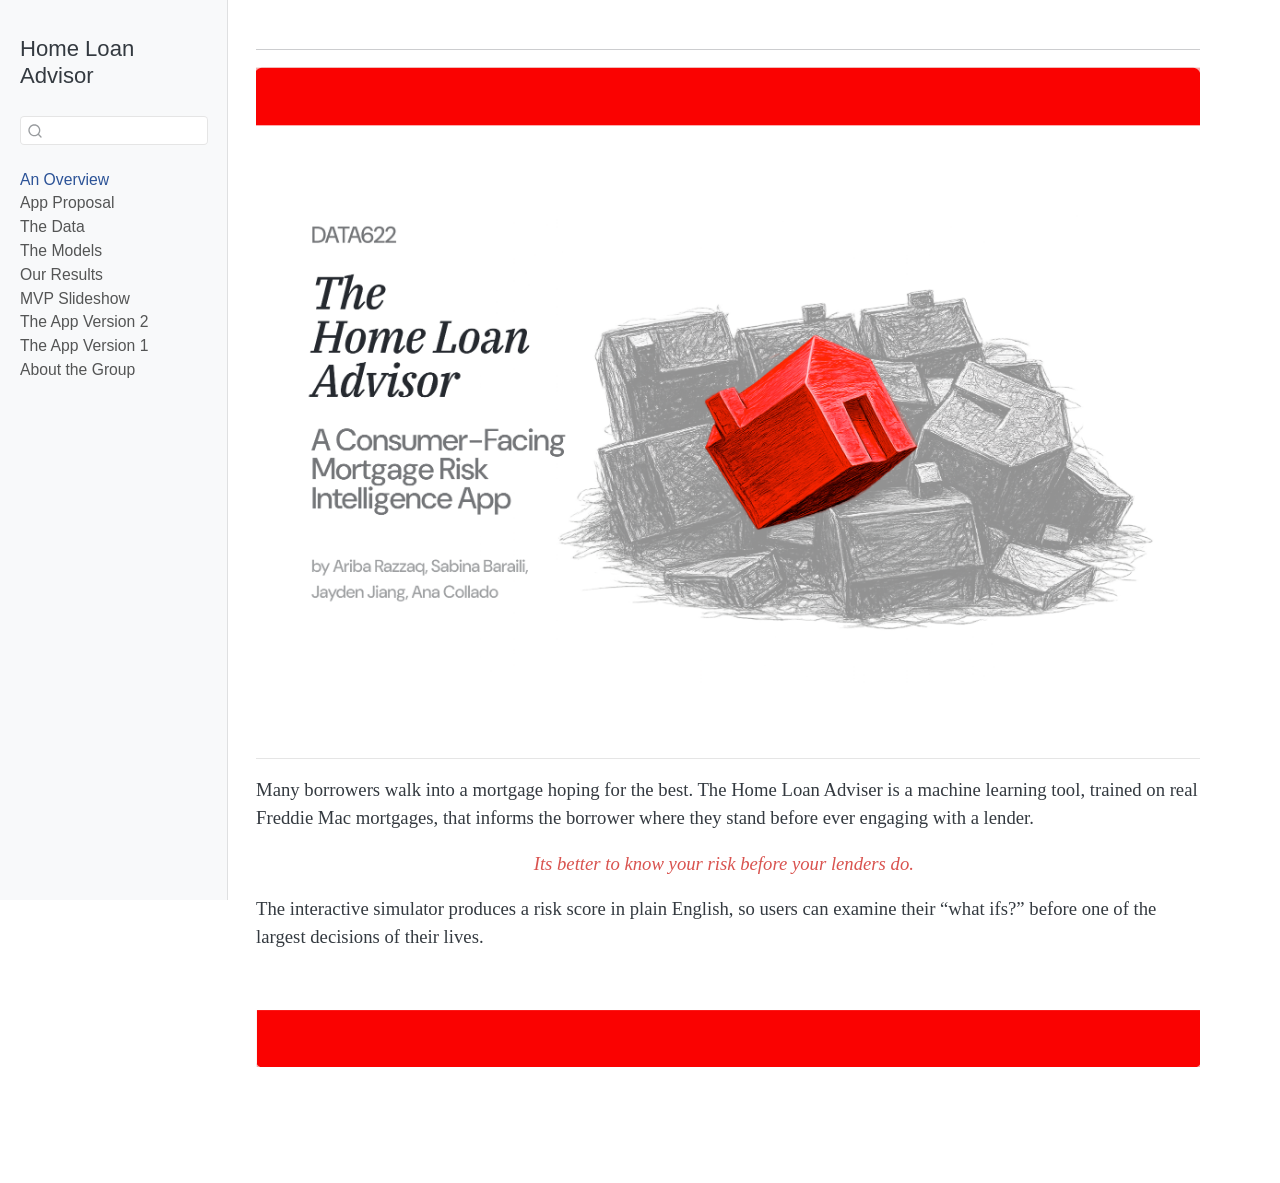
==== commit 75c6f0d2: "final commit" ====
--- a/docs/index.html
+++ b/docs/index.html
@@ -146,8 +146,14 @@
 </li>
         <li class="sidebar-item">
   <div class="sidebar-item-container"> 
+  <a href="https://homeloanadvisor.acmedia.uk/" class="sidebar-item-text sidebar-link">
+ <span class="menu-text">The App Version 2</span></a>
+  </div>
+</li>
+        <li class="sidebar-item">
+  <div class="sidebar-item-container"> 
   <a href="./app.html" class="sidebar-item-text sidebar-link">
- <span class="menu-text">The App</span></a>
+ <span class="menu-text">The App Version 1</span></a>
   </div>
 </li>
         <li class="sidebar-item">
@@ -171,11 +177,12 @@
 <hr>
 <div class="quarto-figure quarto-figure-center">
 <figure class="figure">
-<p><img src="images/top-border.png" class="img-fluid quarto-figure quarto-figure-center figure-img"></p>
+<p><img src="images/top-border.png" class="img-fluid figure-img"></p>
+<figcaption><img src="images/project-cover.png" class="img-fluid figure-img"></figcaption>
 </figure>
 </div>
 <section id="section" class="level2">
-<h2 class="anchored" data-anchor-id="section"><img src="images/DATA622-HomeLoanAdvisor-Cover-01.png" class="img-fluid"></h2>
+<h2 class="anchored" data-anchor-id="section"></h2>
 <p>Many borrowers walk into a mortgage hoping for the best. The Home Loan Adviser is a machine learning tool, trained on real Freddie Mac mortgages, that informs the borrower where they stand before ever engaging with a lender.</p>
 <div class="text-center blockquote text-danger">
 <p><em>Its better to know your risk before your lenders do.</em></p>
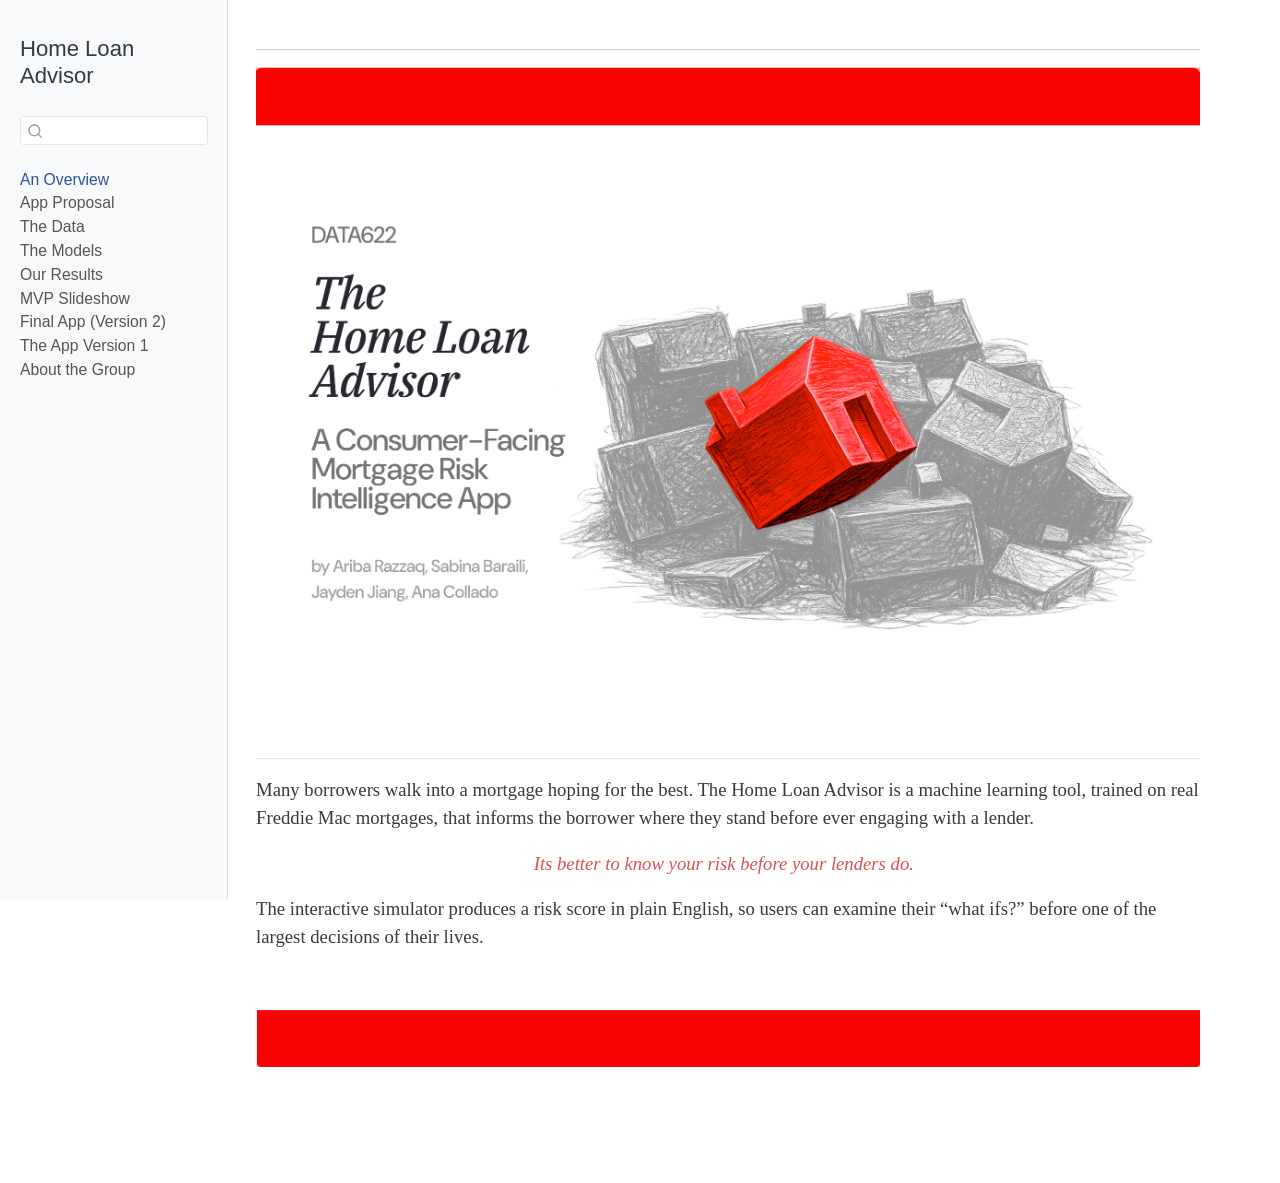
==== commit 308740f6: "final final commit" ====
--- a/docs/index.html
+++ b/docs/index.html
@@ -147,7 +147,7 @@
         <li class="sidebar-item">
   <div class="sidebar-item-container"> 
   <a href="https://homeloanadvisor.acmedia.uk/" class="sidebar-item-text sidebar-link">
- <span class="menu-text">The App Version 2</span></a>
+ <span class="menu-text">Final App (Version 2)</span></a>
   </div>
 </li>
         <li class="sidebar-item">
@@ -183,7 +183,7 @@
 </div>
 <section id="section" class="level2">
 <h2 class="anchored" data-anchor-id="section"></h2>
-<p>Many borrowers walk into a mortgage hoping for the best. The Home Loan Adviser is a machine learning tool, trained on real Freddie Mac mortgages, that informs the borrower where they stand before ever engaging with a lender.</p>
+<p>Many borrowers walk into a mortgage hoping for the best. The Home Loan Advisor is a machine learning tool, trained on real Freddie Mac mortgages, that informs the borrower where they stand before ever engaging with a lender.</p>
 <div class="text-center blockquote text-danger">
 <p><em>Its better to know your risk before your lenders do.</em></p>
 </div>
